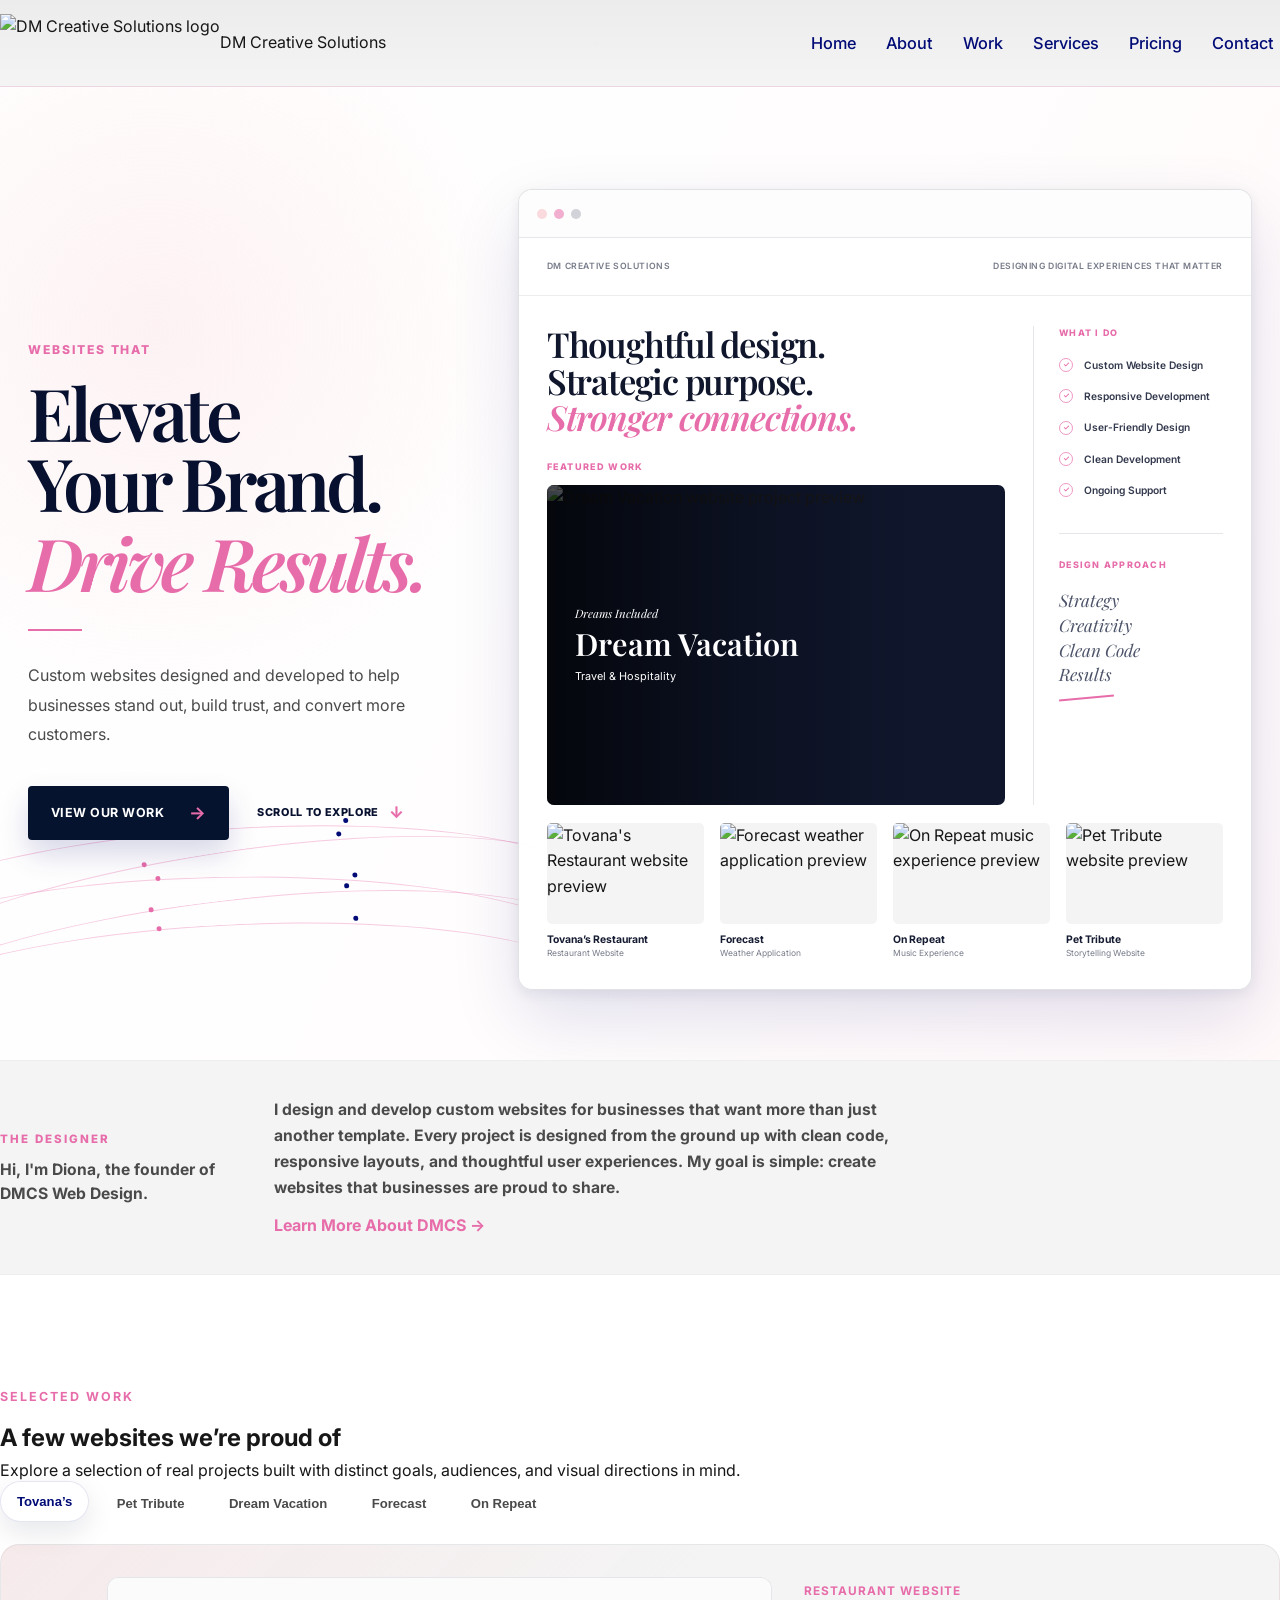
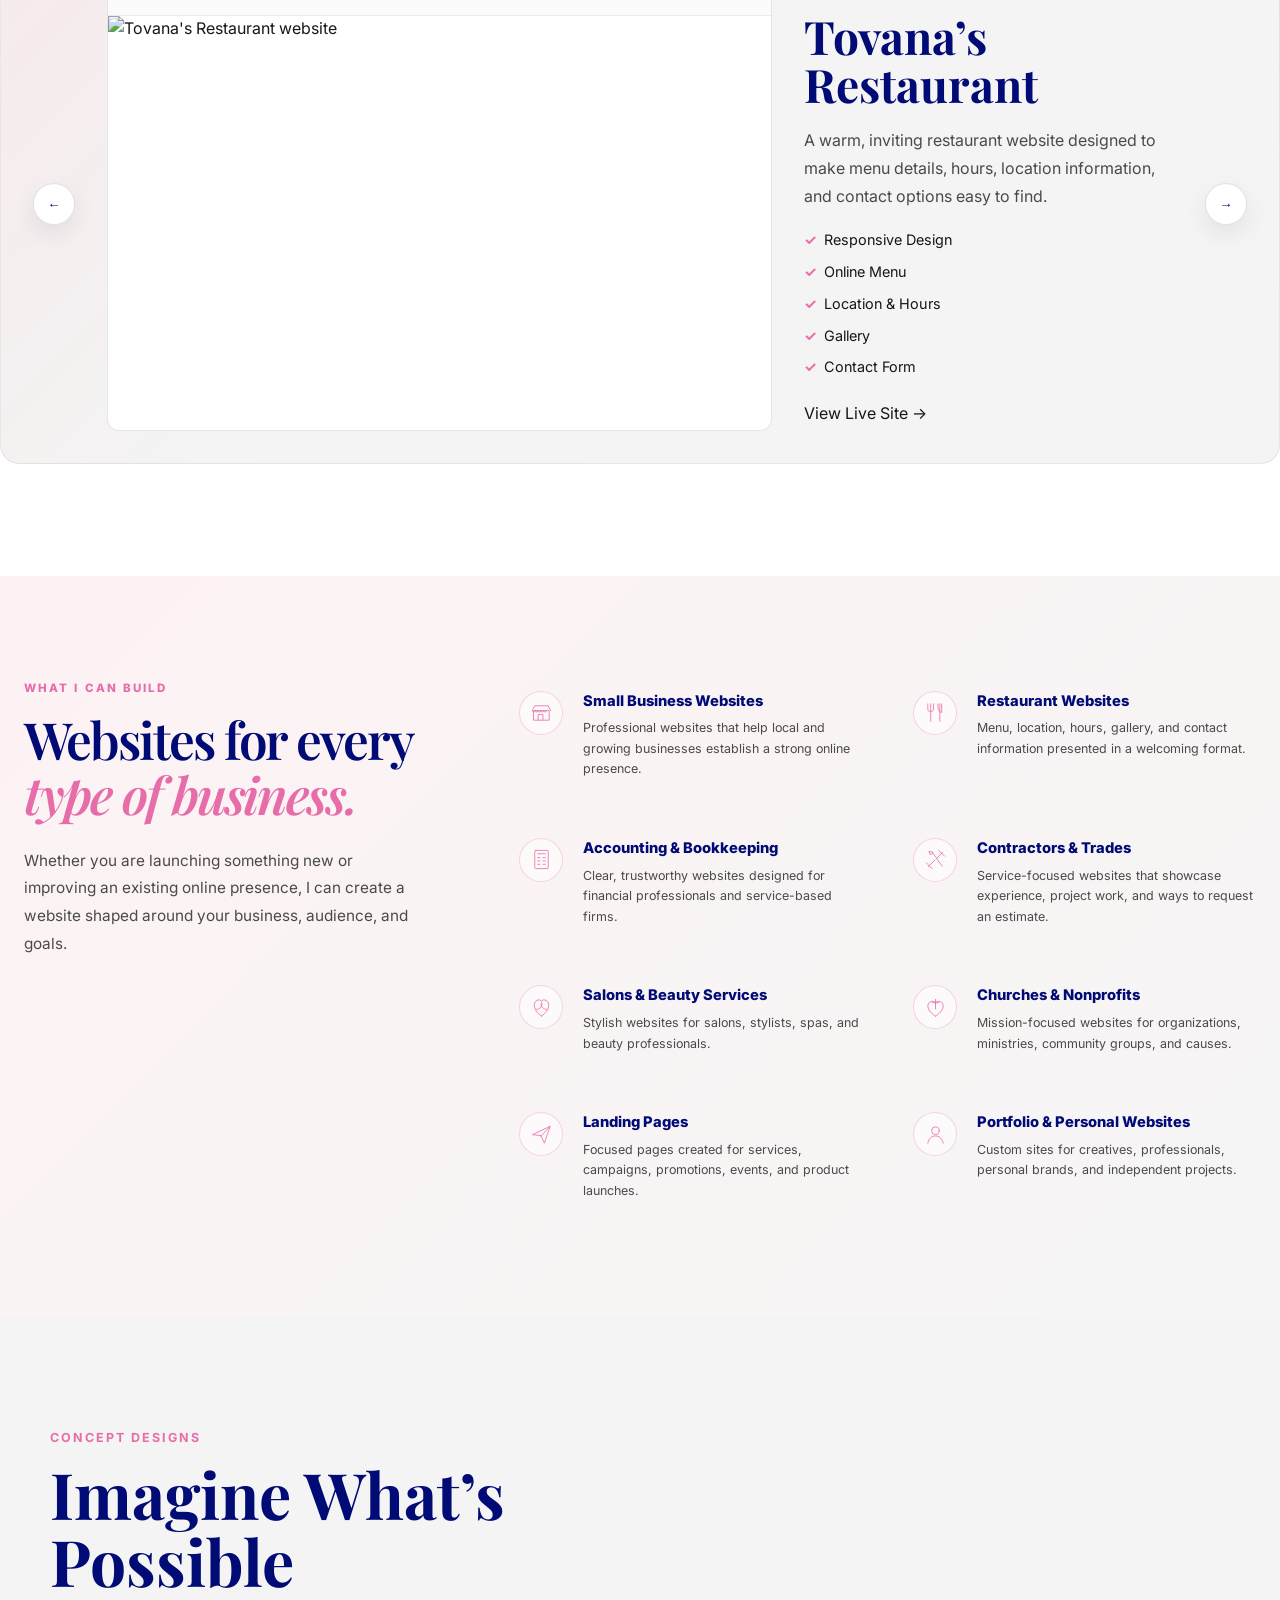
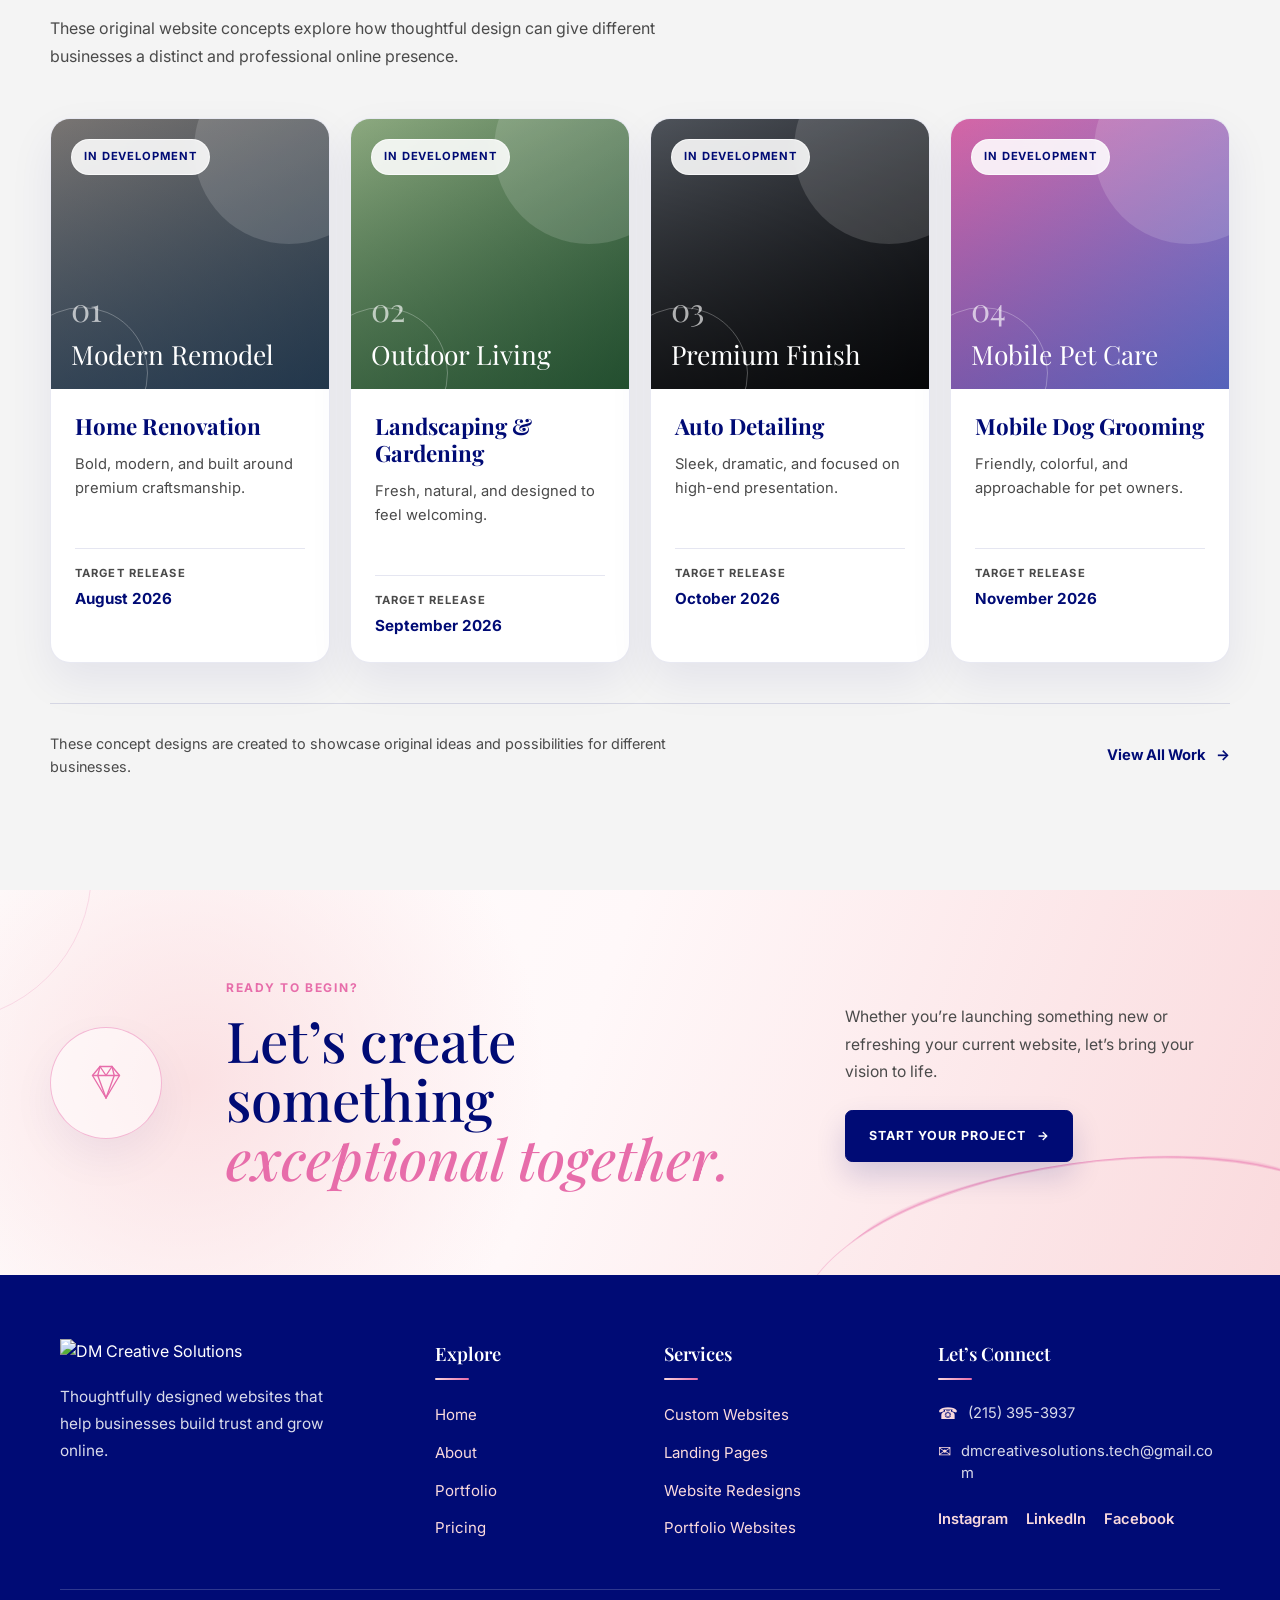
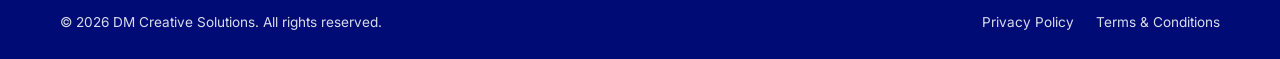
==== index.html @ 121565c6 "Add files via upload updated the old website with something a little cleaner" ====
<!DOCTYPE html>
<html lang="en">
<head>
	<meta charset="utf-8">
	<meta name="viewport" content="width=device-width, initial-scale=1">
	<link rel="preconnect" href="https://fonts.googleapis.com">
	<link rel="preconnect" href="https://fonts.gstatic.com" crossorigin>
	<link href="https://fonts.googleapis.com/css2?family=Inter:wght@400;500;600;700;800&family=Playfair+Display:wght@600;700&display=swap" rel="stylesheet">
	<link rel="stylesheet" href="index.css">
	<title>DM Creative Solutions | Custom Website Design</title>
</head>
<body>
	<!-- NAVIGATION BAR -->
	<header class="site-header">
		<nav class="site-nav" aria-label="Primary navigation">
			<a href="#intro" class="site-logo" aria-label="DM Creative Solutions home">
				<img src="https://i.postimg.cc/zfn1dfqc/android-chrome-192x192.png" alt="DM Creative Solutions logo">
				<span class="site-logo__text"> DM Creative Solutions </span>
			</a>
			
			<button class="site-nav__toggle" type="button" aria-label="Open navigation menu" aria-expanded="false" aria-controls="primary-menu">
				<span></span>
				<span></span>
				<span></span>
			</button>

			<div class="site-nav__menu" id="primary-menu">
				<ul class="site-nav__links" role="list">
					<li><a href="#intro">Home</a></li>
					<li><a href="#about">About</a></li>
					<li><a href="#selected-work">Work</a></li>
					<li><a href="#services">Services</a></li>
					<li><a href="#price">Pricing</a></li>
					<li><a href="#contact">Contact</a></li>
				</ul>
			</div>
		</nav>
	</header>

	<main>
		<!-- HERO SECTION -->
		<section class="hero" id="intro">
			<div class="hero__flow-lines" aria-hidden="true">
				<span class="hero__flow-line hero__flow-line--1"></span>
				<span class="hero__flow-line hero__flow-line--2"></span>
				<span class="hero__flow-line hero__flow-line--3"></span>
				<span class="hero__flow-line hero__flow-line--4"></span>
				<span class="hero__flow-line hero__flow-line--5"></span>
			</div>

			<div class="hero__container">
				<div class="hero__content">
					<p class="hero__eyebrow">Websites That</p>
					<h1 class="hero__title"> Elevate<br> Your Brand.
						<span>Drive Results.</span>
					</h1>

					<div class="hero__accent-line" aria-hidden="true"></div>
					<p class="hero__description"> Custom websites designed and developed to help businesses stand out, build trust, and convert more customers. </p>
					<div class="hero__actions">
						<a href="#work" class="button button--primary"> View Our Work <span aria-hidden="true">→</span> </a>

						<a href="#about" class="hero__scroll-link"> <span>Scroll to Explore</span> <span class="hero__scroll-arrow" aria-hidden="true">↓</span> </a>
					</div>
				</div>

				<div class="hero__visual">
					<div class="portfolio-browser">
						<div class="portfolio-browser__bar">
							<div class="portfolio-browser__controls" aria-hidden="true">
								<span></span>
								<span></span>
								<span></span>
							</div>
						</div>

						<div class="portfolio-browser__topline">
							<span>DM Creative Solutions</span>
							<span>Designing Digital Experiences That Matter</span>
						</div>

						<div class="portfolio-browser__body">
							<div class="portfolio-browser__main">
								<div class="portfolio-intro">
									<h2> Thoughtful design.<br> Strategic purpose.<br>
										<span>Stronger connections.</span>
									</h2>
								</div>

								<div class="featured-project">
									<p class="featured-project__label">Featured Work</p>
									<div class="featured-project__image">
										<img src="https://i.postimg.cc/k5HzJF9g/dream-vacation.webp" alt="Dream Vacation website project preview">
										<div class="featured-project__overlay">
											<p>Dreams Included</p>
											<h3>Dream Vacation</h3>
											<span>Travel &amp; Hospitality</span>
										</div>
									</div>
								</div>
							</div>

							<aside class="portfolio-sidebar" aria-label="Website design services">
								<div class="portfolio-sidebar__section">
									<p class="portfolio-sidebar__heading">What I Do</p>
									<ul class="portfolio-sidebar__list">
										<li>
											<span aria-hidden="true">✓</span> Custom Website Design
										</li>
										<li>
											<span aria-hidden="true">✓</span> Responsive Development
										</li>
										<li>
											<span aria-hidden="true">✓</span> User-Friendly Design
										</li>
										<li>
											<span aria-hidden="true">✓</span> Clean Development
										</li>
										<li>
											<span aria-hidden="true">✓</span> Ongoing Support
										</li>
									</ul>
								</div>

								<div class="portfolio-sidebar__section portfolio-sidebar__approach">
									<p class="portfolio-sidebar__heading">Design Approach</p>
									<p> Strategy<br> Creativity<br> Clean Code<br> Results </p>
									<span aria-hidden="true"></span>
								</div>
							</aside>
						</div>

						<div class="project-thumbnails">
							<article class="project-thumbnail">
								<div class="project-thumbnail__image">
									<img src="https://i.postimg.cc/DzNHvdFz/tovanas-restaurant.webp" alt="Tovana's Restaurant website preview">
								</div>
								<h3>Tovana’s Restaurant</h3>
								<p>Restaurant Website</p>
							</article>

							<article class="project-thumbnail">
								<div class="project-thumbnail__image">
									<img src="https://i.postimg.cc/QMzw8ksj/forecast.webp" alt="Forecast weather application preview">
								</div>
								<h3>Forecast</h3>
								<p>Weather Application</p>
							</article>

							<article class="project-thumbnail">
								<div class="project-thumbnail__image">
									<img src="https://i.postimg.cc/cJz2xMZ4/on-repeat.webp" alt="On Repeat music experience preview">
								</div>
								<h3>On Repeat</h3>
								<p>Music Experience</p>
							</article>

							<article class="project-thumbnail">
								<div class="project-thumbnail__image">
									<img src="https://i.postimg.cc/N0nSs7YM/pet-tribute.webp" alt="Pet Tribute website preview">
								</div>
								<h3>Pet Tribute</h3>
								<p>Storytelling Website</p>
							</article>
						</div>
					</div>
				</div>
			</div>
		</section>

		<!-- SMALL ABOUT ME SECTION -->
		<section class="meet-designer" id="about">
			<div class="section-shell">
				<div class="strip-bio">
					<div class="designer-intro">
						<span class="designer-label"> The Designer </span>
						<p>Hi, I'm Diona, the founder of DMCS Web Design.</p>
					</div>
					
					<div class="designer-copy">
						<p>I design and develop custom websites for businesses that want more than just another template. Every project is designed from the ground up with clean code, responsive layouts, and thoughtful user experiences. My goal is simple: create websites that businesses are proud to share.</p>
						<a href="https://www.dmcreativesolutions.com/about" class="btn-link">Learn More About DMCS →</a>
					</div>
				</div>
			</div>
		</section>

		<!-- FEATURED WORK SECTION -->
		<section class="selected-work" id="selected-work">
			<div class="section-shell">
				<div class="section-heading section-heading--split">
					<div>
						<p class="section-eyebrow">Selected Work</p>
						<h2>A few websites we’re proud of</h2>
					</div>

					<p class="section-heading__copy">
						Explore a selection of real projects built with distinct goals, audiences, and visual directions in mind.
                    </p>
                </div>

                <div class="work-tabs" role="tablist" aria-label="Selected projects">
                	<button class="work-tab is-active" type="button" role="tab" aria-selected="true" aria-controls="project-panel" data-project="tovanas">
                		Tovana’s
                	</button>

                	<button class="work-tab" type="button" role="tab" aria-selected="false" aria-controls="project-panel" data-project="pet-tribute">
                		Pet Tribute
                	</button>

                	<button class="work-tab" type="button" role="tab" aria-selected="false" aria-controls="project-panel" data-project="dream-vacation">
                		Dream Vacation
                	</button>

                	<button class="work-tab" type="button" role="tab" aria-selected="false" aria-controls="project-panel" data-project="forecast">
                		Forecast
                	</button>

                	<button class="work-tab" type="button" role="tab" aria-selected="false" aria-controls="project-panel" data-project="on-repeat">
                		On Repeat
                	</button>
                </div>

                <div class="work-showcase" id="project-panel" role="tabpanel">
                	<button class="work-arrow work-arrow--previous" type="button" aria-label="Show previous project">
                		←
                	</button>

                	<div class="work-showcase__visual">
                		<div class="work-browser">
                			<div class="work-browser__bar">
                				<span></span>
                				<span></span>
                				<span></span>
                			</div>

                			<img id="work-image" src="images/TovanasDiner.png" alt="Tovana's Restaurant website">
                		</div>
                	</div>

                	<div class="work-showcase__content">
                		<p class="work-showcase__type" id="work-type">
                			Restaurant Website
                		</p>

                		<h3 id="work-title">Tovana’s Restaurant</h3>
                		<p id="work-description">
                			A warm, inviting restaurant website designed to make menu details, hours, location information, and contact options easy to find.
                		</p>

                		<ul id="work-features">
                			<li>Responsive Design</li>
                			<li>Online Menu</li>
                			<li>Location &amp; Hours</li>
                			<li>Gallery</li>
                			<li>Contact Form</li>
                		</ul>

                		<a href="https://tovanas.netlify.app/" class="text-link" id="work-link" rel="noopener" target="_blank">
                			View Live Site
                			<span aria-hidden="true">→</span>
                		</a>
                	</div>

                	<button class="work-arrow work-arrow--next" type="button" aria-label="Show next project">
                		→
                	</button>
                </div>
            </div>
        </section>

        <!-- WHAT I CAN BUILD -->
        <section class="build-section" id="services">
        	<div class="build-section__container">

        		<div class="build-section__intro">
        			<p class="build-section__eyebrow">What I Can Build</p>

        			<h2>
        				Websites for every
        				<span>type of business.</span>
        			</h2>

        			<p>
        				Whether you are launching something new or improving an existing online presence, I can create a website shaped around your business, audience, and goals.
        			</p>
        		</div>

        		<div class="build-section__grid">
        			<article class="build-item">
        				<div class="build-item__icon" aria-hidden="true">
        					<svg viewBox="0 0 48 48">
        						<path d="M8 20h32v20H8z"></path>
        						<path d="M5 20l5-10h28l5 10"></path>
        						<path d="M17 40V28h10v12"></path>
        						<path d="M5 20c0 4 6 4 6 0 0 4 6 4 6 0 0 4 6 4 6 0 0 4 6 4 6 0 0 4 6 4 6 0"></path>
        					</svg>
        				</div>

        				<div>
        					<h3>Small Business Websites</h3>
        					<p>
        						Professional websites that help local and growing businesses establish a strong online presence.
        					</p>
        				</div>
        			</article>

        			<article class="build-item">
        				<div class="build-item__icon" aria-hidden="true">
        					<svg viewBox="0 0 48 48">
        						<path d="M14 6v36"></path>
        						<path d="M8 6v12c0 5 12 5 12 0V6"></path>
        						<path d="M33 6v36"></path>
        						<path d="M29 6c0 11 0 16 8 18V6"></path>
        					</svg>
        				</div>

        				<div>
        					<h3>Restaurant Websites</h3>
        					<p>
        						Menu, location, hours, gallery, and contact information presented in a welcoming format.
        					</p>
        				</div>
        			</article>

        			<article class="build-item">
        				<div class="build-item__icon" aria-hidden="true">
        					<svg viewBox="0 0 48 48">
        						<rect x="10" y="5" width="28" height="38" rx="2"></rect>
        						<path d="M16 12h16"></path>
        						<path d="M16 20h5M27 20h5M16 27h5M27 27h5M16 34h5M27 34h5"></path>
        					</svg>
        				</div>

        				<div>
        					<h3>Accounting & Bookkeeping</h3>
        					<p>
        						Clear, trustworthy websites designed for financial professionals and service-based firms.
        					</p>
        				</div>
        			</article>

        			<article class="build-item">
        				<div class="build-item__icon" aria-hidden="true">
        					<svg viewBox="0 0 48 48">
        						<path d="M9 39l14-14"></path>
        						<path d="M27 21l12-12"></path>
        						<path d="M31 5l12 12"></path>
        						<path d="M5 31l12 12"></path>
        						<path d="M18 10l20 28"></path>
        						<path d="M11 7l8 2-5 5z"></path>
        					</svg>
        				</div>

        				<div>
        					<h3>Contractors & Trades</h3>
        					<p>
        						Service-focused websites that showcase experience, project work, and ways to request an estimate.
        					</p>
        				</div>
        			</article>

        			<article class="build-item">
        				<div class="build-item__icon" aria-hidden="true">
        					<svg viewBox="0 0 48 48">
        						<path d="M24 42c10-7 15-15 15-23 0-6-4-11-10-11-3 0-5 2-5 5 0-3-2-5-5-5-6 0-10 5-10 11 0 8 5 16 15 23z"></path>
        						<path d="M13 28c7 0 12-5 12-12"></path>
        						<path d="M35 28c-7 0-12-5-12-12"></path>
        					</svg>
        				</div>

        				<div>
        					<h3>Salons & Beauty Services</h3>
        					<p>
        						Stylish websites for salons, stylists, spas, and beauty professionals.
        					</p>
        				</div>
        			</article>

        			<article class="build-item">
        				<div class="build-item__icon" aria-hidden="true">
        					<svg viewBox="0 0 48 48">
        						<path d="M24 42s-16-9-16-21c0-6 4-10 10-10 4 0 6 2 6 5 0-3 2-5 6-5 6 0 10 4 10 10 0 12-16 21-16 21z"></path>
        						<path d="M24 7v20"></path>
        						<path d="M17 14h14"></path>
        					</svg>
        				</div>

        				<div>
        					<h3>Churches & Nonprofits</h3>
        					<p>
        						Mission-focused websites for organizations, ministries, community groups, and causes.
        					</p>
        				</div>
        			</article>

        			<article class="build-item">
        				<div class="build-item__icon" aria-hidden="true">
        					<svg viewBox="0 0 48 48">
        						<path d="M6 24L42 7 30 42 23 27z"></path>
        						<path d="M23 27L42 7"></path>
        					</svg>
        				</div>

        				<div>
        					<h3>Landing Pages</h3>
        					<p>
        						Focused pages created for services, campaigns, promotions, events, and product launches.
        					</p>
        				</div>
        			</article>

        			<article class="build-item">
        				<div class="build-item__icon" aria-hidden="true">
        					<svg viewBox="0 0 48 48">
        						<circle cx="24" cy="16" r="8"></circle>
        						<path d="M8 42c2-10 8-15 16-15s14 5 16 15"></path>
        					</svg>
        				</div>

        				<div>
        					<h3>Portfolio & Personal Websites</h3>
        					<p>
        						Custom sites for creatives, professionals, personal brands, and independent projects.
        					</p>
        				</div>
        			</article>
        		</div>
        	</div>
        </section>

        <!-- DESIGN CONCEPTS -->
        <section class="concept-designs" id="concept-designs">
        	<div class="concept-designs__inner">

        		<div class="concept-designs__header">
        			<p class="section-eyebrow">Concept Designs</p>

        			<h2>Imagine What’s Possible</h2>
        			<p class="concept-designs__intro">
        				These original website concepts explore how thoughtful design can give different businesses a distinct and professional online presence.
        			</p>
        		</div>

        		<div class="concept-grid">
        			<article class="concept-card concept-card--renovation">
        				<div class="concept-card__visual">
        					<span class="concept-card__status">In Development</span>

        					<div class="concept-card__placeholder">
        						<span class="concept-card__number">01</span>
        						<p>Modern Remodel</p>
        					</div>
        				</div>

        				<div class="concept-card__content">
        					<h3>Home Renovation</h3>
        					<p>Bold, modern, and built around premium craftsmanship.</p>

        					<div class="concept-card__release">
        						<span>Target Release</span>
        						<strong>August 2026</strong>
        					</div>
        				</div>
        			</article>

        			<article class="concept-card concept-card--landscaping">
        				<div class="concept-card__visual">
        					<span class="concept-card__status">In Development</span>

        					<div class="concept-card__placeholder">
        						<span class="concept-card__number">02</span>
        						<p>Outdoor Living</p>
        					</div>
        				</div>

        				<div class="concept-card__content">
        					<h3>Landscaping &amp; Gardening</h3>
        					<p>Fresh, natural, and designed to feel welcoming.</p>

        					<div class="concept-card__release">
        						<span>Target Release</span>
        						<strong>September 2026</strong>
        					</div>
        				</div>
        			</article>

        			<article class="concept-card concept-card--detailing">
        				<div class="concept-card__visual">
        					<span class="concept-card__status">In Development</span>

        					<div class="concept-card__placeholder">
        						<span class="concept-card__number">03</span>
        						<p>Premium Finish</p>
        					</div>
        				</div>

        				<div class="concept-card__content">
        					<h3>Auto Detailing</h3>
        					<p>Sleek, dramatic, and focused on high-end presentation.</p>

        					<div class="concept-card__release">
        						<span>Target Release</span>
        						<strong>October 2026</strong>
        					</div>
        				</div>
        			</article>

        			<article class="concept-card concept-card--grooming">
        				<div class="concept-card__visual">
        					<span class="concept-card__status">In Development</span>

        					<div class="concept-card__placeholder">
        						<span class="concept-card__number">04</span>
        						<p>Mobile Pet Care</p>
        					</div>
        				</div>

        				<div class="concept-card__content">
        					<h3>Mobile Dog Grooming</h3>
        					<p>Friendly, colorful, and approachable for pet owners.</p>

        					<div class="concept-card__release">
        						<span>Target Release</span>
        						<strong>November 2026</strong>
        					</div>
        				</div>
        			</article>
        		</div>

        		<div class="concept-designs__footer">
        			<p>
        				These concept designs are created to showcase original ideas and possibilities for different businesses.
        			</p>

        			<a href="#" class="concept-designs__link">
        				View All Work
        				<span aria-hidden="true">→</span>
        			</a>
        		</div>
        	</div>
        </section>

        <!-- CONTACT -->
        <section class="project-cta" id="contact">
        	<div class="project-cta__inner">

        		<div class="project-cta__icon" aria-hidden="true">
        			<svg viewBox="0 0 64 64" role="img" focusable="false">
        				<path d="M14 22 24 10h16l10 12-18 30L14 22Z"></path>
        				<path d="M14 22h36"></path>
        				<path d="m24 10 8 12 8-12"></path>
        				<path d="m24 10-3 12 11 30"></path>
        				<path d="m40 10 3 12-11 30"></path>
        			</svg>
        		</div>

        		<div class="project-cta__heading">
        			<p class="project-cta__eyebrow">Ready to Begin?</p>

        			<h2>
        				Let’s create something
        				<span>exceptional together.</span>
        			</h2>
        		</div>

        		<div class="project-cta__action">
        			<p>
        				Whether you’re launching something new or refreshing your current website, let’s bring your vision to life.
        			</p>

        			<a href="contact.html" class="project-cta__button">
        				Start Your Project
        				<span aria-hidden="true">→</span>
        			</a>
        		</div>
        	</div>
        </section>
    </main>

    <!-- FOOTER -->
    <footer class="site-footer">
    	<div class="footer-inner">

    		<!-- Brand -->
    		<div class="footer-brand">
    			<a href="index.html" class="footer-logo-link" aria-label="DM Creative Solutions home">
    				<img src="images/dmcs-logo.png" alt="DM Creative Solutions" class="footer-logo">
    			</a>

    			<p class="footer-description">
    				Thoughtfully designed websites that help businesses build trust and grow online.
    			</p>
    		</div>

    		<!-- Explore -->
    		<div class="footer-column">
    			<h2 class="footer-heading">Explore</h2>

    			<nav aria-label="Footer navigation">
    				<ul class="footer-links">
    					<li><a href="index.html">Home</a></li>
    					<li><a href="#about">About</a></li>
    					<li><a href="#selected-work">Portfolio</a></li>
    					<li><a href="#">Pricing</a></li>
    				</ul>
    			</nav>
    		</div>

    		<!-- Services -->
    		<div class="footer-column">
    			<h2 class="footer-heading">Services</h2>

    			<ul class="footer-links">
    				<li><a href="#">Custom Websites</a></li>
    				<li><a href="#">Landing Pages</a></li>
    				<li><a href="#">Website Redesigns</a></li>
    				<li><a href="#">Portfolio Websites</a></li>
    			</ul>
    		</div>

    		<!-- Contact and Socials -->
    		<div class="footer-column footer-connect">
    			<h2 class="footer-heading">Let’s Connect</h2>

    			<address class="footer-contact">
    				<a href="tel:+12153953937">
    					<span class="footer-icon" aria-hidden="true">☎</span>
    					<span>(215) 395-3937</span>
    				</a>

    				<a href="mailto:dmcreativesolutions.tech@gmail.com">
    					<span class="footer-icon" aria-hidden="true">✉</span>
    					<span>dmcreativesolutions.tech@gmail.com</span>
    				</a>
    			</address>

    			<div class="footer-socials" aria-label="Social media links">
    				<a href="https://www.instagram.com/dmcs.portfolio/" target="_blank" rel="noopener noreferrer">
    					Instagram
    				</a>

    				<a href="https://www.linkedin.com/company/111309372/admin/dashboard/" target="_blank" rel="noopener noreferrer">
    					LinkedIn
    				</a>

    				<a href="https://www.facebook.com/profile.php?id=61592270664121" target="_blank" rel="noopener noreferrer">
    					Facebook
    				</a>
    			</div>
    		</div>
    	</div>

    	<div class="footer-bottom">
    		<p>&copy; 2026 DM Creative Solutions. All rights reserved.</p>

    		<div class="footer-legal">
    			<a href="#">Privacy Policy</a>
    			<a href="#">Terms &amp; Conditions</a>
    		</div>
    	</div>
    </footer>

    <script src="index.js"></script>
</body>
</html>
---- index.css ----
/* ======= BRAND COLORS ======= */
:root {
	--white: #ffffff;
	--gray: #f4f4f4;
	--gray-dark: #4a4a4a;
	--blush: #fadadd;
	--creative: #e76daa;
	--navy: #000b75;
	--success: #4caf50;

	--text: #171717;
	--border: rgba(0, 11, 117, 0.12);
	--shadow: 0 30px 80px rgba(0, 11, 117, 0.14);
}

/* ======= BASIC RESET ======= */
* {
	margin: 0;
	padding: 0;
	box-sizing: border-box;
}

html {
	scroll-behavior: smooth;
}

body {
	background: var(--white);
	color: var(--text);
	font-family: "Inter", sans-serif;
	line-height: 1.6;
}

img {
	display: block;
	max-width: 100%;
}

a {
	color: inherit;
	text-decoration: none;
}

/*NAVIGATION BAR*/
.site-header {
	background: var(--gray);
	background-image: linear-gradient(0deg, rgba(255, 255, 255, .03), rgba(0, 0, 0, .03));
	border-bottom: 1px solid rgba(231, 109, 170, 0.18);
}

.site-nav {
	margin: 0 auto;
	padding: 14px 0;
	display: flex;
    align-items: center;
    justify-content: space-between;
    gap: 24px;
    width: min(100% - 32px, var(--max-width));
}

.site-logo {
    display: inline-flex;
    align-items: center;
    flex-shrink: 0;
}

.site-logo img {
    width: auto;
    height: 58px;
}

.site-nav__links {
    display: flex;
    align-items: center;
    flex-wrap: wrap;
    gap: 24px;
}

.site-nav__links a::after {
    background: var(--creative);
    content: "";
    position: absolute;
    left: 0;
    bottom: -6px;
    width: 0;
    height: 2px;
    transition: width var(--transition);
}

.site-nav__links a:hover,
.site-nav__links a:focus-visible {
    color: var(--navy);
    outline: none;
}

.site-nav__links a:hover::after,
.site-nav__links a:focus-visible::after {
    width: 100%;
}

.site-nav__links {
	margin: 0;
	padding: 0;
	list-style: none;
	display: flex;
	align-items: center;
	gap: 18px;
}

.site-nav__links a {
	padding: 8px 6px;
	color: var(--navy);
	text-decoration: none;
	font-weight: 500;
	font-size: 1.02rem;
	border-radius: 999px;
	transition: color 0.3s ease, background-color 0.3s ease, border-color 0.3s ease, text-decoration-color 0.3s ease;
}

.site-nav__links a:hover {
	color: var(--creative);
	text-decoration: underline;
	text-underline-offset: 6px;
	text-decoration-thickness: 2px;
}

.site-nav__links a[aria-current="page"] {
	color: var(--creative);
	font-weight: 600;
}

.site-nav__links a.nav-pill {
	padding: 8px 16px;
	border: 1.5px solid rgba(0, 11, 117, 0.22);
	background: transparent;
}

.site-nav__links a.nav-pill:hover {
	color: var(--creative);
	border-color: rgba(231, 109, 170, 0.5);
	background: rgba(250, 218, 221, 0.35);
	text-decoration: none;
}

.site-nav__links a.nav-pill[aria-current="page"] {
	color: var(--creative);
	border-color: rgba(231, 109, 170, 0.55);
	background: rgba(250, 218, 221, 0.45);
	font-weight: 600;
}

/* NAVBAR RESPONSIVE */
@media (max-width: 899px) {
	.nav {
		padding: 14px 16px;
	}
	.nav-toggle {
		display: inline-flex;
		align-items: center;
		justify-content: center;
	}
	.nav-drawer {
		padding: 18px 14px 16px;
		background: var(--white);
		border-right: 1px solid #e6e6e6;
		display: block;
		position: fixed;
		top: 0;
		left: 0;
		height: 100dvh;
		width: min(320px, 85vw);
		transform: translateX(-105%);
		transition: transform 420ms cubic-bezier(0.4, 0, 0.2, 1), opacity 260ms ease;
		opacity: .98;
		will-change: transform;
		z-index: 20;
	}
	.nav-close {
		padding: 6px 10px;
		background: transparent;
		font-size: 22px;
		border: 1px solid #ddd;
		border-radius: 10px;
		display: inline-flex;
		cursor: pointer;
	}
	.nav-links {
		margin-top: 18px;
		display: grid;
		gap: 12px;
	}
	.nav-links a {
		padding: 12px 12px;
		border-radius: 12px;
		display: block;
		font-size: 1rem;
	}
	.nav-links a.nav-pill {
		padding: 12px 14px;
	}
	.nav-backdrop {
		background: rgba(0, 0, 0, .45);
		position: fixed;
		inset: 0;
		z-index: 10;
	}
	body.menu-open .nav-drawer {
		transform: translateX(0);
	}
	body.menu-open .nav-backdrop {
		display: block;
	}
}

/* ======= HERO SECTION ======= */
.hero {
	padding: clamp(70px, 8vw, 120px) 28px 70px;
	background:
	radial-gradient(
		circle at 12% 25%,
		rgba(250, 218, 221, 0.34),
		transparent 28%
	),
	linear-gradient(
		115deg,
		var(--white) 0%,
		#fffdfd 55%,
		#fff9fa 100%
	);
	position: relative;
	display: flex;
	min-height: calc(100vh - 86px);
	align-items: center;
	overflow: hidden;
}

.hero__container {
	position: relative;
	z-index: 2;
	display: grid;
	width: min(100%, 1500px);
	margin: 0 auto;
	align-items: center;
	grid-template-columns: minmax(340px, 0.72fr) minmax(650px, 1.28fr);
	gap: clamp(50px, 6vw, 96px);
}


/* ======= HERO COPY ======= */

.hero__content {
	position: relative;
	z-index: 3;
	max-width: 510px;
}

.hero__eyebrow {
	margin-bottom: 18px;
	color: var(--creative);
	font-size: 0.76rem;
	font-weight: 800;
	letter-spacing: 0.16em;
	text-transform: uppercase;
}

.hero__title {
	color: #07112f;
	font-family: "Playfair Display", serif;
	font-size: clamp(3.8rem, 5.7vw, 6.5rem);
	font-weight: 600;
	letter-spacing: -0.055em;
	line-height: 0.96;
}

.hero__title span {
	display: block;
	margin-top: 10px;
	color: var(--creative);
	font-style: italic;
}

.hero__accent-line {
	width: 54px;
	height: 2px;
	margin-top: 32px;
	background: var(--creative);
}

.hero__description {
	max-width: 440px;
	margin-top: 30px;
	color: var(--gray-dark);
	font-size: clamp(0.96rem, 1.25vw, 1.08rem);
	line-height: 1.85;
}

.hero__actions {
	display: flex;
	margin-top: 36px;
	align-items: center;
	flex-wrap: wrap;
	gap: 28px;
}


/* ======= HERO BUTTON ======= */

.button {
	display: inline-flex;
	align-items: center;
	justify-content: center;
	font-family: "Inter", sans-serif;
	font-size: 0.78rem;
	font-weight: 700;
	letter-spacing: 0.04em;
	text-transform: uppercase;
}

.button--primary {
	min-height: 54px;
	padding: 0 23px;
	border-radius: 4px;
	background: #06132f;
	box-shadow: 0 14px 30px rgba(0, 11, 117, 0.16);
	color: var(--white);
	gap: 24px;
	transition:
		background-color 180ms ease,
		transform 180ms ease,
		box-shadow 180ms ease;
}

.button--primary span {
	color: var(--creative);
	font-size: 1.1rem;
	transition: transform 180ms ease;
}

.button--primary:hover {
	background: var(--navy);
	box-shadow: 0 16px 34px rgba(0, 11, 117, 0.22);
	transform: translateY(-2px);
}

.button--primary:hover span {
	transform: translateX(4px);
}


/* ======= SCROLL LINK ======= */

.hero__scroll-link {
	display: inline-flex;
	align-items: center;
	color: #07112f;
	font-size: 0.68rem;
	font-weight: 800;
	gap: 10px;
	letter-spacing: 0.06em;
	text-transform: uppercase;
}

.hero__scroll-arrow {
	color: var(--creative);
	font-size: 1rem;
	transition: transform 180ms ease;
}

.hero__scroll-link:hover .hero__scroll-arrow {
	transform: translateY(4px);
}


/* ======= FLOWING BACKGROUND LINES ======= */

.hero__flow-lines {
	position: absolute;
	z-index: 1;
	bottom: -45px;
	left: -160px;
	width: 760px;
	height: 390px;
	pointer-events: none;
	transform: rotate(-5deg);
}

.hero__flow-line {
	position: absolute;
	left: 0;
	width: 100%;
	height: 180px;
	border-top: 1px solid rgba(231, 109, 170, 0.36);
	border-radius: 50%;
}

.hero__flow-line::before,
.hero__flow-line::after {
	position: absolute;
	width: 5px;
	height: 5px;
	border-radius: 50%;
	content: "";
}

.hero__flow-line::before {
	top: -3px;
	left: 41%;
	background: var(--creative);
}

.hero__flow-line::after {
	top: -3px;
	left: 67%;
	background: var(--navy);
}

.hero__flow-line--1 {
	bottom: 0;
	transform: rotate(2deg);
}

.hero__flow-line--2 {
	bottom: 24px;
	transform: rotate(-2deg);
}

.hero__flow-line--3 {
	bottom: 48px;
	transform: rotate(4deg);
}

.hero__flow-line--4 {
	bottom: 72px;
	transform: rotate(-4deg);
}

.hero__flow-line--5 {
	bottom: 96px;
	transform: rotate(1deg);
}


/* ======= BROWSER WINDOW ======= */

.hero__visual {
	position: relative;
	z-index: 2;
}

.portfolio-browser {
	overflow: hidden;
	border: 1px solid rgba(7, 17, 47, 0.12);
	border-radius: 14px;
	background: rgba(255, 255, 255, 0.96);
	box-shadow:
		0 28px 70px rgba(0, 11, 117, 0.12),
		0 4px 14px rgba(7, 17, 47, 0.07);
}

.portfolio-browser__bar {
	display: flex;
	height: 48px;
	padding: 0 18px;
	align-items: center;
	border-bottom: 1px solid rgba(7, 17, 47, 0.09);
	background: #fdfdfd;
}

.portfolio-browser__controls {
	display: flex;
	gap: 7px;
}

.portfolio-browser__controls span {
	width: 10px;
	height: 10px;
	border-radius: 50%;
	background: var(--blush);
}

.portfolio-browser__controls span:nth-child(2) {
	background: rgba(231, 109, 170, 0.55);
}

.portfolio-browser__controls span:nth-child(3) {
	background: rgba(7, 17, 47, 0.18);
}

.portfolio-browser__topline {
	display: flex;
	min-height: 58px;
	padding: 0 28px;
	align-items: center;
	justify-content: space-between;
	border-bottom: 1px solid rgba(7, 17, 47, 0.08);
	color: #777b89;
	font-size: 0.54rem;
	font-weight: 600;
	letter-spacing: 0.07em;
	text-transform: uppercase;
}

.portfolio-browser__body {
	display: grid;
	padding: 30px 28px 18px;
	grid-template-columns: minmax(0, 1fr) 190px;
	gap: 28px;
}


/* ======= FEATURED PROJECT ======= */

.portfolio-intro h2 {
	color: #10172d;
	font-family: "Playfair Display", serif;
	font-size: clamp(1.8rem, 2.7vw, 2.8rem);
	font-weight: 600;
	letter-spacing: -0.035em;
	line-height: 1.05;
}

.portfolio-intro h2 span {
	color: var(--creative);
	font-style: italic;
}

.featured-project {
	margin-top: 25px;
}

.featured-project__label {
	margin-bottom: 10px;
	color: var(--creative);
	font-size: 0.57rem;
	font-weight: 800;
	letter-spacing: 0.13em;
	text-transform: uppercase;
}

.featured-project__image {
	position: relative;
	overflow: hidden;
	height: clamp(230px, 25vw, 355px);
	border-radius: 7px;
	background: #10172d;
}

.featured-project__image img {
	width: 100%;
	height: 100%;
	object-fit: cover;
	object-position: center;
}

.featured-project__image::after {
	position: absolute;
	inset: 0;
	background:
		linear-gradient(
			90deg,
			rgba(0, 0, 0, 0.72) 0%,
			rgba(0, 0, 0, 0.24) 46%,
			rgba(0, 0, 0, 0.03) 78%
		);
	content: "";
}

.featured-project__overlay {
	position: absolute;
	z-index: 2;
	top: 50%;
	left: 28px;
	color: var(--white);
	transform: translateY(-50%);
}

.featured-project__overlay p {
	margin-bottom: 6px;
	font-family: "Playfair Display", serif;
	font-size: 0.72rem;
	font-style: italic;
}

.featured-project__overlay h3 {
	font-family: "Playfair Display", serif;
	font-size: clamp(1.5rem, 2.4vw, 2.3rem);
	font-weight: 600;
	line-height: 1;
}

.featured-project__overlay span {
	display: block;
	margin-top: 8px;
	font-size: 0.68rem;
}


/* ======= WHAT I DO SIDEBAR ======= */

.portfolio-sidebar {
	padding-left: 25px;
	border-left: 1px solid rgba(7, 17, 47, 0.1);
}

.portfolio-sidebar__heading {
	margin-bottom: 16px;
	color: var(--creative);
	font-size: 0.56rem;
	font-weight: 800;
	letter-spacing: 0.14em;
	text-transform: uppercase;
}

.portfolio-sidebar__list {
	display: grid;
	list-style: none;
	gap: 15px;
}

.portfolio-sidebar__list li {
	display: grid;
	align-items: center;
	color: #33394d;
	font-size: 0.64rem;
	font-weight: 600;
	grid-template-columns: 18px 1fr;
	gap: 7px;
}

.portfolio-sidebar__list li span {
	display: grid;
	width: 14px;
	height: 14px;
	border: 1px solid rgba(231, 109, 170, 0.7);
	border-radius: 50%;
	color: var(--creative);
	font-size: 0.48rem;
	place-items: center;
}

.portfolio-sidebar__approach {
	margin-top: 34px;
	padding-top: 24px;
	border-top: 1px solid rgba(7, 17, 47, 0.1);
}

.portfolio-sidebar__approach > p:nth-child(2) {
	color: #4c5369;
	font-family: "Playfair Display", serif;
	font-size: 1.07rem;
	font-style: italic;
	line-height: 1.45;
}

.portfolio-sidebar__approach > span {
	display: block;
	width: 55px;
	height: 2px;
	margin-top: 10px;
	background: var(--creative);
	transform: rotate(-5deg);
}


/* ======= FOUR EQUAL THUMBNAILS ======= */

.project-thumbnails {
	display: grid;
	padding: 0 28px 30px;
	grid-template-columns: repeat(4, minmax(0, 1fr));
	gap: 16px;
}

.project-thumbnail {
	min-width: 0;
}

.project-thumbnail__image {
	overflow: hidden;
	width: 100%;
	aspect-ratio: 1.55 / 1;
	border-radius: 5px;
	background: var(--gray);
}

.project-thumbnail__image img {
	width: 100%;
	height: 100%;
	object-fit: cover;
	object-position: center;
}

.project-thumbnail h3 {
	overflow: hidden;
	margin-top: 9px;
	color: #151b31;
	font-size: 0.65rem;
	font-weight: 700;
	line-height: 1.25;
	text-overflow: ellipsis;
	white-space: nowrap;
}

.project-thumbnail p {
	margin-top: 2px;
	color: #777b89;
	font-size: 0.53rem;
	line-height: 1.3;
}


/* ======= RESPONSIVE HERO ======= */

@media (max-width: 1200px) {
	.hero__container {
		grid-template-columns: minmax(300px, 0.75fr) minmax(570px, 1.25fr);
		gap: 48px;
	}

	.portfolio-browser__body {
		grid-template-columns: minmax(0, 1fr) 165px;
	}

	.portfolio-sidebar {
		padding-left: 20px;
	}
}

@media (max-width: 980px) {
	.hero {
		padding-top: 80px;
	}

	.hero__container {
		grid-template-columns: 1fr;
	}

	.hero__content {
		max-width: 700px;
		text-align: center;
	}

	.hero__description {
		margin-right: auto;
		margin-left: auto;
	}

	.hero__actions {
		justify-content: center;
	}

	.hero__accent-line {
		margin-right: auto;
		margin-left: auto;
	}

	.hero__visual {
		width: min(100%, 850px);
		margin: 20px auto 0;
	}
}

@media (max-width: 700px) {
	.hero {
		min-height: auto;
		padding: 65px 18px 75px;
	}

	.hero__title {
		font-size: clamp(3rem, 14vw, 4.4rem);
	}

	.hero__actions {
		flex-direction: column;
	}

	.button--primary {
		width: min(100%, 280px);
	}

	.portfolio-browser__topline span:last-child {
		display: none;
	}

	.portfolio-browser__body {
		padding: 22px 18px 16px;
		grid-template-columns: 1fr;
	}

	.portfolio-sidebar {
		display: grid;
		padding: 20px 0 0;
		border-top: 1px solid rgba(7, 17, 47, 0.1);
		border-left: 0;
		grid-template-columns: 1fr 1fr;
		gap: 24px;
	}

	.portfolio-sidebar__approach {
		margin-top: 0;
		padding-top: 0;
		border-top: 0;
	}

	.project-thumbnails {
		padding: 0 18px 24px;
		grid-template-columns: repeat(2, minmax(0, 1fr));
		gap: 18px 12px;
	}

	.featured-project__image {
		height: 270px;
	}

	.hero__flow-lines {
		left: -360px;
	}
}

@media (max-width: 430px) {
	.hero__title {
		font-size: 3rem;
	}

	.portfolio-sidebar {
		grid-template-columns: 1fr;
	}

	.featured-project__image {
		height: 225px;
	}

	.featured-project__overlay {
		left: 18px;
	}

	.project-thumbnails {
		grid-template-columns: 1fr 1fr;
	}

	.project-thumbnail h3 {
		font-size: 0.62rem;
	}
}


/* ======= REDUCED MOTION ======= */

@media (prefers-reduced-motion: reduce) {
	html {
		scroll-behavior: auto;
	}

	.button--primary,
	.button--primary span,
	.hero__scroll-arrow {
		transition: none;
	}
}

/* ===== ABOUT ME =====*/
.meet-designer {  
    padding: 36px 0;  
    background-color: var(--gray);
    border-top: 1px solid #eee;
    border-bottom: 1px solid #eee; 
}

.strip-bio {
	display: grid;
	grid-template-columns: 230px 1fr;
	align-items: center;
	gap: 44px;
}

.designer-label {
	margin-bottom: 10px;
	color: var(--creative);
	font-size: .72rem;
	font-weight: 800;
	text-transform: uppercase;
	letter-spacing: 2px;
	display: block;
}

.meet-designer .section-shell {
	max-width: 900px;
}

.meet-designer p {
	margin: 0;
	font-size: .98rem;
	line-height: 1.65;
}

.meet-designer p:first-of-type {
	color: var(--gray-dark);
	font-weight: 700;
}

.designer-intro p {
	color: var(--gray-dark);
	font-weight: 700;
	line-height: 1.5;
}

.designer-copy p {
	max-width: 78ch;
}

.btn-link {
	margin-top: 12px;
	padding: 0;
	color: var(--creative);
	text-decoration: none;
	font-weight: 700;
	display: inline-block;
    white-space: nowrap;
}

.btn-link:hover {
	text-decoration: underline;
}

@media (max-width: 800px) {
	.strip-bio {
		grid-template-columns: 1fr;
		gap: 18px;
	}
}

/* ===== SELECTED WORK ===== */
.selected-work {
    padding: 7rem 0;
    background: var(--white);
}

.work-tabs {
    display: flex;
    flex-wrap: wrap;
    gap: 0.65rem;
    margin-bottom: 1.25rem;
}

.work-tab {
    position: relative;
    padding: 0.75rem 1rem;
    background: transparent;
    color: var(--gray-dark);
    border: 1px solid transparent;
    border-radius: 999px;
    font-size: 0.82rem;
    font-weight: 700;
}

.work-tab:hover {
    color: var(--creative);
}

.work-tab.is-active {
    background: var(--white);
    color: var(--navy);
    border-color: rgba(0, 11, 117, 0.1);
    box-shadow: 0 10px 28px rgba(7, 17, 47, 0.1);
    transform: translateY(-2px);
}

.work-showcase {
    display: grid;
    grid-template-columns: auto minmax(0, 1.35fr) minmax(280px, 0.75fr) auto;
    align-items: center;
    gap: 2rem;
    min-height: 520px;
    padding: 2rem;
    background:
        linear-gradient(135deg, rgba(250, 218, 221, 0.38), transparent 40%),
        var(--gray);
    border: 1px solid rgba(7, 17, 47, 0.06);
    border-radius: 1.2rem;
    transition: opacity 180ms ease, transform 180ms ease;
}

.work-showcase.is-changing {
    opacity: 0;
    transform: translateY(8px);
}

.work-arrow {
    display: grid;
    place-items: center;
    width: 42px;
    height: 42px;
    background: var(--white);
    color: var(--navy);
    border: 1px solid rgba(0, 11, 117, 0.12);
    border-radius: 50%;
    box-shadow: 0 9px 24px rgba(7, 17, 47, 0.08);
}

.work-arrow:hover {
    background: var(--navy);
    color: var(--white);
}

.work-browser {
    overflow: hidden;
    background: var(--white);
    border: 1px solid rgba(7, 17, 47, 0.1);
    border-radius: 0.75rem;
    box-shadow: var(--shadow-soft);
}

.work-browser__bar {
    display: flex;
    gap: 0.4rem;
    padding: 0.9rem 1rem;
    background: #fbfbfc;
    border-bottom: 1px solid rgba(7, 17, 47, 0.07);
}

.work-browser__bar span {
    width: 8px;
    height: 8px;
}

.work-browser img {
    aspect-ratio: 16 / 10;
    object-fit: cover;
}

.work-showcase__type {
    margin: 0 0 0.7rem;
    color: var(--creative);
    font-size: 0.74rem;
    font-weight: 700;
    letter-spacing: 0.09em;
    text-transform: uppercase;
}

.work-showcase__content h3 {
    margin: 0;
    color: var(--navy);
    font-family: "Playfair Display", serif;
    font-size: clamp(2rem, 3.6vw, 3.2rem);
    line-height: 1.05;
}

.work-showcase__content > p:not(.work-showcase__type) {
    margin: 1.1rem 0;
    color: var(--gray-dark);
    line-height: 1.75;
}

.work-showcase__content ul {
    display: grid;
    gap: 0.55rem;
    padding: 0;
    margin: 0 0 1.4rem;
    list-style: none;
}

.work-showcase__content li {
    position: relative;
    padding-left: 1.25rem;
    color: var(--ink);
    font-size: 0.9rem;
}

.work-showcase__content li::before {
    content: "✓";
    position: absolute;
    left: 0;
    color: var(--creative);
    font-weight: 700;
}

/* ===== PROJECT LIST ===== */

.selected-work__list {
	display: grid;
	gap: clamp(90px, 11vw, 160px);
}

.work-project {
	display: grid;
	align-items: center;
	grid-template-columns: minmax(0, 1.15fr) minmax(330px, 0.85fr);
	gap: clamp(50px, 8vw, 110px);
}

.work-project--reverse .work-project__visual {
	order: 2;
}

.work-project--reverse .work-project__content {
	order: 1;
}


/* ===== PROJECT IMAGE ===== */

.work-project__visual {
	position: relative;
	padding: clamp(18px, 2.5vw, 32px);
	background:
		linear-gradient(
			135deg,
			rgba(250, 218, 221, 0.72),
			rgba(244, 244, 244, 0.82)
		);
}

.work-project:nth-child(even) .work-project__visual {
	background:
		linear-gradient(
			135deg,
			rgba(0, 11, 117, 0.08),
			rgba(250, 218, 221, 0.62)
		);
}

.work-project__image {
	position: relative;
	overflow: hidden;
	width: 100%;
	aspect-ratio: 16 / 10;
	border: 1px solid rgba(0, 11, 117, 0.1);
	border-radius: 5px;
	background: var(--gray);
	box-shadow:
		0 25px 55px rgba(0, 11, 117, 0.12),
		0 4px 14px rgba(0, 0, 0, 0.06);
}

.work-project__image img {
	width: 100%;
	height: 100%;
	object-fit: cover;
	object-position: center;
	transition: transform 500ms ease;
}

.work-project:hover .work-project__image img {
	transform: scale(1.025);
}

.work-project__number {
	position: absolute;
	right: -18px;
	bottom: -43px;
	color: rgba(0, 11, 117, 0.09);
	font-family: "Playfair Display", serif;
	font-size: clamp(5rem, 9vw, 8.5rem);
	font-weight: 700;
	line-height: 1;
	pointer-events: none;
}

.work-project--reverse .work-project__number {
	right: auto;
	left: -18px;
}


/* ===== PROJECT COPY ===== */

.work-project__content {
	max-width: 480px;
}

.work-project__type {
	margin-bottom: 14px;
	color: var(--creative);
	font-size: 0.7rem;
	font-weight: 800;
	letter-spacing: 0.16em;
	text-transform: uppercase;
}

.work-project__content h3 {
	color: var(--navy);
	font-family: "Playfair Display", serif;
	font-size: clamp(2.25rem, 4vw, 4rem);
	font-weight: 600;
	letter-spacing: -0.04em;
	line-height: 1.05;
}

.work-project__description {
	margin-top: 24px;
	color: var(--gray-dark);
	font-size: 0.98rem;
	line-height: 1.8;
}

.work-project__features {
	display: grid;
	margin-top: 28px;
	list-style: none;
	gap: 12px;
}

.work-project__features li {
	position: relative;
	padding-left: 25px;
	color: var(--gray-dark);
	font-size: 0.86rem;
	font-weight: 600;
}

.work-project__features li::before {
	position: absolute;
	top: 0.5em;
	left: 0;
	width: 11px;
	height: 2px;
	background: var(--creative);
	content: "";
}


/* ===== LIVE SITE LINK ===== */

.work-project__link {
	display: inline-flex;
	margin-top: 34px;
	padding-bottom: 7px;
	align-items: center;
	border-bottom: 2px solid var(--creative);
	color: var(--navy);
	font-size: 0.75rem;
	font-weight: 800;
	gap: 13px;
	letter-spacing: 0.08em;
	text-transform: uppercase;
	transition:
		color 180ms ease,
		gap 180ms ease;
}

.work-project__link span {
	color: var(--creative);
	font-size: 1rem;
}

.work-project__link:hover,
.work-project__link:focus-visible {
	color: var(--creative);
	gap: 18px;
	outline: none;
}


/* ===== RESPONSIVE SELECTED WORK ===== */

@media (max-width: 900px) {
	.work-project {
		grid-template-columns: 1fr;
		gap: 45px;
	}

	.work-project--reverse .work-project__visual,
	.work-project--reverse .work-project__content {
		order: initial;
	}

	.work-project__content {
		max-width: 680px;
	}

	.work-project__number,
	.work-project--reverse .work-project__number {
		right: 5px;
		bottom: -40px;
		left: auto;
	}
}

@media (max-width: 600px) {
	.selected-work {
		padding-right: 18px;
		padding-left: 18px;
	}

	.selected-work__header {
		text-align: left;
	}

	.selected-work__header > p:last-child {
		margin-left: 0;
	}

	.selected-work__list {
		gap: 100px;
	}

	.work-project {
		gap: 36px;
	}

	.work-project__visual {
		padding: 12px;
	}

	.work-project__image {
		aspect-ratio: 4 / 3;
	}

	.work-project__content h3 {
		font-size: 2.5rem;
	}

	.work-project__number,
	.work-project--reverse .work-project__number {
		bottom: -32px;
		font-size: 5rem;
	}
}


/* ===== REDUCED MOTION ===== */

@media (prefers-reduced-motion: reduce) {
	.work-project__image img,
	.work-project__link {
		transition: none;
	}
}

/* ===== FEATURED WORK ===== */

.featured-work {
	padding: clamp(85px, 9vw, 140px) 24px;
	background:
		linear-gradient(
			180deg,
			var(--white) 0%,
			#fffdfd 55%,
			rgba(250, 218, 221, 0.16) 100%
		);
	overflow: hidden;
}

.featured-work__container {
	width: min(100%, 1240px);
	margin: 0 auto;
}


/* ===== SECTION HEADER ===== */

.featured-work__header {
	max-width: 760px;
	margin-bottom: clamp(45px, 6vw, 75px);
}

.featured-work__eyebrow {
	margin-bottom: 15px;
	color: var(--creative);
	font-size: 0.72rem;
	font-weight: 800;
	letter-spacing: 0.18em;
	text-transform: uppercase;
}

.featured-work__header h2 {
	color: var(--navy);
	font-family: "Playfair Display", serif;
	font-size: clamp(2.7rem, 5vw, 4.8rem);
	font-weight: 600;
	letter-spacing: -0.045em;
	line-height: 1.04;
}

.featured-work__header h2 span {
	display: block;
	color: var(--creative);
	font-style: italic;
}

.featured-work__intro {
	max-width: 650px;
	margin-top: 24px;
	color: var(--gray-dark);
	font-size: 1rem;
	line-height: 1.8;
}


/* ===== PROJECT NAME TABS ===== */

.featured-work__tabs {
	display: flex;
	margin-bottom: clamp(40px, 5vw, 65px);
	padding-bottom: 18px;
	align-items: center;
	flex-wrap: wrap;
	border-bottom: 1px solid rgba(0, 11, 117, 0.12);
	gap: 12px;
}

.featured-work__tab {
	position: relative;
	padding: 11px 18px;
	border: 1px solid transparent;
	border-radius: 6px;
	background: transparent;
	color: #777b89;
	font-family: "Inter", sans-serif;
	font-size: 0.8rem;
	font-weight: 700;
	cursor: pointer;
	transition:
		color 220ms ease,
		background-color 220ms ease,
		border-color 220ms ease,
		box-shadow 220ms ease,
		transform 220ms ease;
}

.featured-work__tab:hover {
	color: var(--navy);
	background: rgba(250, 218, 221, 0.25);
}

.featured-work__tab.is-active {
	border-color: rgba(231, 109, 170, 0.34);
	background: var(--white);
	box-shadow:
		0 8px 22px rgba(0, 11, 117, 0.08),
		0 2px 6px rgba(231, 109, 170, 0.08);
	color: var(--navy);
	transform: translateY(-2px);
}

.featured-work__tab.is-active::after {
	position: absolute;
	right: 18px;
	bottom: -19px;
	left: 18px;
	height: 2px;
	background: var(--creative);
	content: "";
}

.featured-work__tab:focus-visible {
	border-color: var(--creative);
	outline: 3px solid rgba(231, 109, 170, 0.18);
}


/* ===== FEATURED PROJECT LAYOUT ===== */

.featured-project-showcase {
	display: grid;
	min-height: 520px;
	align-items: center;
	grid-template-columns: minmax(0, 1.2fr) minmax(330px, 0.8fr);
	gap: clamp(50px, 8vw, 105px);
	transition:
		opacity 150ms ease,
		transform 150ms ease;
}

.featured-project-showcase.is-changing {
	opacity: 0;
	transform: translateY(8px);
}


/* ===== PROJECT IMAGE ===== */

.featured-project-showcase__visual {
	position: relative;
	padding: clamp(18px, 2.5vw, 30px);
	background:
		linear-gradient(
			135deg,
			rgba(250, 218, 221, 0.78),
			rgba(244, 244, 244, 0.88)
		);
}

.featured-project-showcase__visual::before {
	position: absolute;
	top: -18px;
	right: -18px;
	width: 100px;
	height: 100px;
	border-top: 1px solid rgba(231, 109, 170, 0.42);
	border-right: 1px solid rgba(231, 109, 170, 0.42);
	content: "";
}

.featured-project-showcase__frame {
	position: relative;
	overflow: hidden;
	width: 100%;
	aspect-ratio: 16 / 10;
	border: 1px solid rgba(0, 11, 117, 0.1);
	border-radius: 6px;
	background: var(--gray);
	box-shadow:
		0 28px 60px rgba(0, 11, 117, 0.13),
		0 5px 16px rgba(0, 0, 0, 0.06);
}

.featured-project-showcase__frame img {
	width: 100%;
	height: 100%;
	object-fit: cover;
	object-position: center;
}

.featured-project-showcase__number {
	position: absolute;
	right: -20px;
	bottom: -48px;
	color: rgba(0, 11, 117, 0.08);
	font-family: "Playfair Display", serif;
	font-size: clamp(6rem, 10vw, 9rem);
	font-weight: 700;
	line-height: 1;
	pointer-events: none;
}


/* ===== PROJECT CONTENT ===== */

.featured-project-showcase__content {
	max-width: 470px;
}

.featured-project-showcase__type {
	margin-bottom: 14px;
	color: var(--creative);
	font-size: 0.7rem;
	font-weight: 800;
	letter-spacing: 0.16em;
	text-transform: uppercase;
}

.featured-project-showcase__content h3 {
	color: var(--navy);
	font-family: "Playfair Display", serif;
	font-size: clamp(2.6rem, 4vw, 4.2rem);
	font-weight: 600;
	letter-spacing: -0.045em;
	line-height: 1.02;
}

.featured-project-showcase__description {
	margin-top: 25px;
	color: var(--gray-dark);
	font-size: 0.98rem;
	line-height: 1.85;
}


/* ===== PROJECT FEATURES ===== */

.featured-project-showcase__features {
	display: flex;
	margin-top: 28px;
	flex-wrap: wrap;
	gap: 10px;
}

.featured-project-showcase__features span {
	padding: 8px 12px;
	border: 1px solid rgba(0, 11, 117, 0.1);
	border-radius: 999px;
	background: rgba(244, 244, 244, 0.7);
	color: var(--gray-dark);
	font-size: 0.72rem;
	font-weight: 700;
}


/* ===== LIVE WEBSITE LINK ===== */

.featured-project-showcase__link {
	display: inline-flex;
	margin-top: 32px;
	padding-bottom: 7px;
	align-items: center;
	border-bottom: 2px solid var(--creative);
	color: var(--navy);
	font-size: 0.74rem;
	font-weight: 800;
	gap: 13px;
	letter-spacing: 0.08em;
	text-transform: uppercase;
	transition:
		color 180ms ease,
		gap 180ms ease;
}

.featured-project-showcase__link span {
	color: var(--creative);
	font-size: 1rem;
}

.featured-project-showcase__link:hover,
.featured-project-showcase__link:focus-visible {
	color: var(--creative);
	gap: 18px;
	outline: none;
}


/* ===== PREVIOUS / NEXT CONTROLS ===== */

.featured-project-showcase__controls {
	display: flex;
	margin-top: 42px;
	align-items: center;
	gap: 17px;
}

.featured-project-showcase__arrow {
	display: grid;
	width: 45px;
	height: 45px;
	border: 1px solid rgba(0, 11, 117, 0.15);
	border-radius: 50%;
	background: var(--white);
	box-shadow: 0 8px 20px rgba(0, 11, 117, 0.07);
	color: var(--navy);
	font-family: "Inter", sans-serif;
	font-size: 1.1rem;
	cursor: pointer;
	place-items: center;
	transition:
		color 180ms ease,
		background-color 180ms ease,
		border-color 180ms ease,
		transform 180ms ease;
}

.featured-project-showcase__arrow:hover {
	border-color: var(--creative);
	background: var(--creative);
	color: var(--white);
	transform: translateY(-2px);
}

.featured-project-showcase__arrow:focus-visible {
	outline: 3px solid rgba(231, 109, 170, 0.22);
}

.featured-project-showcase__counter {
	display: flex;
	min-width: 58px;
	justify-content: center;
	color: #9093a0;
	font-size: 0.72rem;
	font-weight: 700;
	gap: 6px;
	letter-spacing: 0.08em;
}

.featured-project-showcase__counter span:first-child {
	color: var(--creative);
}


/* ===== RESPONSIVE FEATURED WORK ===== */

@media (max-width: 950px) {
	.featured-project-showcase {
		grid-template-columns: 1fr;
		gap: 50px;
	}

	.featured-project-showcase__content {
		max-width: 680px;
	}

	.featured-project-showcase__number {
		right: 6px;
		bottom: -42px;
	}
}

@media (max-width: 700px) {
	.featured-work {
		padding-right: 18px;
		padding-left: 18px;
	}

	.featured-work__tabs {
		display: grid;
		grid-template-columns: repeat(2, minmax(0, 1fr));
	}

	.featured-work__tab {
		width: 100%;
		text-align: left;
	}

	.featured-work__tab.is-active::after {
		right: 14px;
		bottom: -1px;
		left: 14px;
	}

	.featured-project-showcase {
		min-height: auto;
	}

	.featured-project-showcase__visual {
		padding: 12px;
	}

	.featured-project-showcase__frame {
		aspect-ratio: 4 / 3;
	}

	.featured-project-showcase__content h3 {
		font-size: 2.7rem;
	}
}

@media (max-width: 460px) {
	.featured-work__tabs {
		grid-template-columns: 1fr;
	}

	.featured-project-showcase__features {
		display: grid;
	}

	.featured-project-showcase__features span {
		width: fit-content;
	}

	.featured-project-showcase__controls {
		justify-content: space-between;
	}

	.featured-project-showcase__number {
		bottom: -30px;
		font-size: 5.2rem;
	}
}


/* ===== REDUCED MOTION ===== */

@media (prefers-reduced-motion: reduce) {
	.featured-project-showcase,
	.featured-work__tab,
	.featured-project-showcase__link,
	.featured-project-showcase__arrow {
		transition: none;
	}
}

/* ===== WHAT I CAN BUILD ===== */

.build-section {
	padding: clamp(70px, 8vw, 110px) 24px;
	background:
		linear-gradient(
			135deg,
			rgba(250, 218, 221, 0.34),
			rgba(244, 244, 244, 0.9)
		);
}

.build-section__container {
	display: grid;
	width: min(100%, 1240px);
	margin: 0 auto;
	align-items: start;
	grid-template-columns: minmax(280px, 0.8fr) minmax(0, 1.5fr);
	gap: clamp(55px, 8vw, 110px);
}


/* ===== INTRO ===== */

.build-section__intro {
	max-width: 430px;
}

.build-section__eyebrow {
	margin-bottom: 15px;
	color: var(--creative);
	font-size: 0.72rem;
	font-weight: 800;
	letter-spacing: 0.18em;
	text-transform: uppercase;
}

.build-section__intro h2 {
	color: var(--navy);
	font-family: "Playfair Display", serif;
	font-size: clamp(2.5rem, 4vw, 4rem);
	font-weight: 600;
	letter-spacing: -0.04em;
	line-height: 1.08;
}

.build-section__intro h2 span {
	display: block;
	color: var(--creative);
	font-style: italic;
}

.build-section__intro > p:last-child {
	margin-top: 24px;
	color: var(--gray-dark);
	font-size: 0.96rem;
	line-height: 1.8;
}


/* ===== WEBSITE TYPE GRID ===== */

.build-section__grid {
	display: grid;
	grid-template-columns: repeat(2, minmax(0, 1fr));
	column-gap: clamp(28px, 4vw, 55px);
	row-gap: 34px;
}

.build-item {
	display: grid;
	padding: 12px 0;
	align-items: start;
	grid-template-columns: 46px minmax(0, 1fr);
	gap: 18px;
	transition:
		transform 220ms ease,
		opacity 220ms ease;
}

.build-item:hover {
	transform: translateY(-4px);
}


/* ===== ICONS ===== */

.build-item__icon {
	display: grid;
	width: 44px;
	height: 44px;
	border: 1px solid rgba(231, 109, 170, 0.28);
	border-radius: 50%;
	background: rgba(255, 255, 255, 0.56);
	place-items: center;
	transition:
		background-color 220ms ease,
		border-color 220ms ease,
		box-shadow 220ms ease;
}

.build-item:hover .build-item__icon {
	border-color: rgba(231, 109, 170, 0.55);
	background: var(--white);
	box-shadow: 0 10px 24px rgba(0, 11, 117, 0.08);
}

.build-item__icon svg {
	width: 23px;
	height: 23px;
	fill: none;
	stroke: var(--creative);
	stroke-linecap: round;
	stroke-linejoin: round;
	stroke-width: 1.7;
}


/* ===== TEXT ===== */

.build-item h3 {
	color: var(--navy);
	font-family: "Inter", sans-serif;
	font-size: 0.92rem;
	font-weight: 800;
	line-height: 1.4;
}

.build-item p {
	margin-top: 7px;
	color: var(--gray-dark);
	font-size: 0.78rem;
	line-height: 1.65;
}


/* ===== RESPONSIVE ===== */

@media (max-width: 900px) {
	.build-section__container {
		grid-template-columns: 1fr;
		gap: 50px;
	}

	.build-section__intro {
		max-width: 680px;
	}
}

@media (max-width: 650px) {
	.build-section {
		padding-right: 18px;
		padding-left: 18px;
	}

	.build-section__grid {
		grid-template-columns: 1fr;
		row-gap: 26px;
	}

	.build-item {
		grid-template-columns: 42px minmax(0, 1fr);
	}

	.build-item__icon {
		width: 40px;
		height: 40px;
	}

	.build-item__icon svg {
		width: 21px;
		height: 21px;
	}
}


/* ===== REDUCED MOTION ===== */

@media (prefers-reduced-motion: reduce) {
	.build-item,
	.build-item__icon {
		transition: none;
	}
}

/* =========================
   Concept Designs
========================= */

.concept-designs {
    padding: 7rem 1.5rem;
    background: var(--gray);
}

.concept-designs__inner {
    width: min(1180px, 100%);
    margin: 0 auto;
}

.concept-designs__header {
    max-width: 700px;
    margin-bottom: 3rem;
}

.section-eyebrow {
    margin: 0 0 0.75rem;
    color: var(--creative);
    font-size: 0.78rem;
    font-weight: 700;
    letter-spacing: 0.16em;
    text-transform: uppercase;
}

.concept-designs h2 {
    margin: 0;
    color: var(--navy);
    font-family: "Playfair Display", serif;
    font-size: clamp(2.2rem, 5vw, 4rem);
    line-height: 1.05;
}

.concept-designs__intro {
    max-width: 640px;
    margin: 1.25rem 0 0;
    color: var(--gray-dark);
    font-size: 1rem;
    line-height: 1.75;
}

.concept-grid {
    display: grid;
    grid-template-columns: repeat(4, minmax(0, 1fr));
    gap: 1.25rem;
}

.concept-card {
    overflow: hidden;
    background: var(--white);
    border: 1px solid rgba(0, 11, 117, 0.09);
    border-radius: 1.25rem;
    box-shadow: 0 18px 45px rgba(0, 11, 117, 0.07);
    transition:
        transform 250ms ease,
        box-shadow 250ms ease;
}

.concept-card:hover {
    transform: translateY(-6px);
    box-shadow: 0 24px 55px rgba(0, 11, 117, 0.12);
}

.concept-card__visual {
    position: relative;
    min-height: 270px;
    padding: 1.25rem;
    overflow: hidden;
}

.concept-card__status {
    position: relative;
    z-index: 2;
    display: inline-flex;
    padding: 0.5rem 0.75rem;
    background: rgba(255, 255, 255, 0.88);
    color: var(--navy);
    border: 1px solid rgba(255, 255, 255, 0.65);
    border-radius: 999px;
    font-size: 0.7rem;
    font-weight: 700;
    letter-spacing: 0.08em;
    text-transform: uppercase;
    backdrop-filter: blur(8px);
}

.concept-card__placeholder {
    position: absolute;
    inset: auto 1.25rem 1.25rem;
    z-index: 2;
}

.concept-card__number {
    display: block;
    margin-bottom: 0.4rem;
    color: rgba(255, 255, 255, 0.65);
    font-family: "Playfair Display", serif;
    font-size: 2rem;
}

.concept-card__placeholder p {
    margin: 0;
    color: var(--white);
    font-family: "Playfair Display", serif;
    font-size: 1.65rem;
    line-height: 1.1;
}

.concept-card__visual::before,
.concept-card__visual::after {
    content: "";
    position: absolute;
    border-radius: 50%;
}

.concept-card__visual::before {
    width: 190px;
    height: 190px;
    top: -65px;
    right: -55px;
    background: rgba(255, 255, 255, 0.14);
}

.concept-card__visual::after {
    width: 130px;
    height: 130px;
    bottom: -50px;
    left: -35px;
    border: 1px solid rgba(255, 255, 255, 0.28);
}

/* Individual placeholder directions */

.concept-card--renovation .concept-card__visual {
    background:
        linear-gradient(rgba(11, 42, 74, 0.15), rgba(11, 42, 74, 0.55)),
        linear-gradient(135deg, #8c827a, #3e464d);
}

.concept-card--landscaping .concept-card__visual {
    background:
        linear-gradient(rgba(20, 65, 35, 0.1), rgba(20, 65, 35, 0.5)),
        linear-gradient(135deg, #9ab58a, #315b3b);
}

.concept-card--detailing .concept-card__visual {
    background:
        linear-gradient(rgba(0, 0, 0, 0.08), rgba(0, 0, 0, 0.65)),
        linear-gradient(135deg, #555a62, #111318);
}

.concept-card--grooming .concept-card__visual {
    background:
        linear-gradient(rgba(0, 11, 117, 0.08), rgba(0, 11, 117, 0.3)),
        linear-gradient(135deg, #e76daa, #7988d8);
}

.concept-card__content {
    padding: 1.5rem;
}

.concept-card__content h3 {
    margin: 0;
    color: var(--navy);
    font-family: "Playfair Display", serif;
    font-size: 1.4rem;
    line-height: 1.2;
}

.concept-card__content > p {
    min-height: 72px;
    margin: 0.75rem 0 1.5rem;
    color: var(--gray-dark);
    font-size: 0.92rem;
    line-height: 1.65;
}

.concept-card__release {
    display: flex;
    flex-direction: column;
    gap: 0.25rem;
    padding-top: 1rem;
    border-top: 1px solid rgba(0, 11, 117, 0.1);
}

.concept-card__release span {
    color: var(--gray-dark);
    font-size: 0.7rem;
    font-weight: 700;
    letter-spacing: 0.1em;
    text-transform: uppercase;
}

.concept-card__release strong {
    color: var(--navy);
    font-size: 0.95rem;
}

.concept-designs__footer {
    display: flex;
    align-items: center;
    justify-content: space-between;
    gap: 2rem;
    margin-top: 2.5rem;
    padding-top: 1.75rem;
    border-top: 1px solid rgba(0, 11, 117, 0.12);
}

.concept-designs__footer p {
    max-width: 650px;
    margin: 0;
    color: var(--gray-dark);
    font-size: 0.9rem;
    line-height: 1.6;
}

.concept-designs__link {
    display: inline-flex;
    align-items: center;
    gap: 0.6rem;
    flex-shrink: 0;
    color: var(--navy);
    font-size: 0.92rem;
    font-weight: 700;
    text-decoration: none;
    transition:
        color 200ms ease,
        gap 200ms ease;
}

.concept-designs__link:hover {
    gap: 0.9rem;
    color: var(--creative);
}

.concept-designs__link:focus-visible {
    outline: 3px solid var(--blush);
    outline-offset: 5px;
    border-radius: 0.25rem;
}

/* =========================
   Responsive
========================= */

@media (max-width: 1000px) {
    .concept-grid {
        grid-template-columns: repeat(2, minmax(0, 1fr));
    }

    .concept-card__content > p {
        min-height: auto;
    }
}

@media (max-width: 620px) {
    .concept-designs {
        padding: 5rem 1rem;
    }

    .concept-designs__header {
        margin-bottom: 2rem;
    }

    .concept-grid {
        grid-template-columns: 1fr;
    }

    .concept-card__visual {
        min-height: 240px;
    }

    .concept-designs__footer {
        align-items: flex-start;
        flex-direction: column;
        gap: 1.25rem;
    }
}

/* =========================
   Project CTA
========================= */

.project-cta {
    position: relative;
    overflow: hidden;
    padding: 5.5rem 1.5rem;
    background:
        radial-gradient(
            circle at 15% 50%,
            rgba(250, 218, 221, 0.8),
            transparent 32%
        ),
        linear-gradient(
            110deg,
            var(--white) 0%,
            #fff8f9 45%,
            var(--blush) 100%
        );
}

.project-cta::before,
.project-cta::after {
    content: "";
    position: absolute;
    pointer-events: none;
}

.project-cta::before {
    width: 580px;
    height: 240px;
    right: -100px;
    bottom: -130px;
    border: 1px solid rgba(231, 109, 170, 0.3);
    border-radius: 50%;
    transform: rotate(-8deg);
    box-shadow:
        0 -14px 0 -13px rgba(231, 109, 170, 0.25),
        0 -28px 0 -27px rgba(231, 109, 170, 0.2),
        0 -42px 0 -41px rgba(231, 109, 170, 0.16),
        0 -56px 0 -55px rgba(231, 109, 170, 0.12);
}

.project-cta::after {
    width: 300px;
    height: 300px;
    left: -210px;
    top: -170px;
    border: 1px solid rgba(231, 109, 170, 0.2);
    border-radius: 50%;
}

.project-cta__inner {
    position: relative;
    z-index: 1;
    display: grid;
    grid-template-columns: auto minmax(0, 1.3fr) minmax(280px, 0.9fr);
    align-items: center;
    gap: clamp(2rem, 5vw, 5rem);
    width: min(1180px, 100%);
    margin: 0 auto;
}

.project-cta__icon {
    display: grid;
    place-items: center;
    width: 112px;
    height: 112px;
    border: 1px solid rgba(231, 109, 170, 0.45);
    border-radius: 50%;
    background: rgba(255, 255, 255, 0.5);
    box-shadow: 0 18px 45px rgba(0, 11, 117, 0.06);
}

.project-cta__icon svg {
    width: 48px;
    height: 48px;
    fill: none;
    stroke: var(--creative);
    stroke-width: 1.8;
    stroke-linecap: round;
    stroke-linejoin: round;
}

.project-cta__eyebrow {
    margin: 0 0 0.75rem;
    color: var(--creative);
    font-size: 0.75rem;
    font-weight: 700;
    letter-spacing: 0.14em;
    text-transform: uppercase;
}

.project-cta__heading h2 {
    max-width: 540px;
    margin: 0;
    color: var(--navy);
    font-family: "Playfair Display", serif;
    font-size: clamp(2.2rem, 4.4vw, 4rem);
    font-weight: 500;
    line-height: 1.05;
}

.project-cta__heading h2 span {
    display: block;
    color: var(--creative);
    font-style: italic;
}

.project-cta__action {
    display: flex;
    align-items: flex-start;
    flex-direction: column;
}

.project-cta__action p {
    max-width: 420px;
    margin: 0 0 1.5rem;
    color: var(--gray-dark);
    font-size: 0.98rem;
    line-height: 1.75;
}

.project-cta__button {
    display: inline-flex;
    align-items: center;
    justify-content: center;
    gap: 0.7rem;
    min-height: 52px;
    padding: 0.95rem 1.4rem;
    background: var(--navy);
    color: var(--white);
    border: 1px solid var(--navy);
    border-radius: 0.45rem;
    box-shadow: 0 14px 30px rgba(0, 11, 117, 0.16);
    font-size: 0.78rem;
    font-weight: 700;
    letter-spacing: 0.08em;
    text-decoration: none;
    text-transform: uppercase;
    transition:
        background-color 200ms ease,
        color 200ms ease,
        gap 200ms ease,
        transform 200ms ease,
        box-shadow 200ms ease;
}

.project-cta__button:hover {
    gap: 1rem;
    background: var(--creative);
    color: var(--white);
    border-color: var(--creative);
    transform: translateY(-2px);
    box-shadow: 0 18px 36px rgba(231, 109, 170, 0.22);
}

.project-cta__button:focus-visible {
    outline: 3px solid var(--creative);
    outline-offset: 5px;
}

/* =========================
   Responsive
========================= */

@media (max-width: 900px) {
    .project-cta__inner {
        grid-template-columns: auto 1fr;
    }

    .project-cta__action {
        grid-column: 2;
    }
}

@media (max-width: 640px) {
    .project-cta {
        padding: 4.5rem 1rem;
    }

    .project-cta__inner {
        grid-template-columns: 1fr;
        gap: 1.75rem;
    }

    .project-cta__icon {
        width: 90px;
        height: 90px;
    }

    .project-cta__heading h2 {
        max-width: 100%;
    }

    .project-cta__action {
        grid-column: auto;
    }

    .project-cta__button {
        width: 100%;
    }
}

/* ========================================
   FOOTER
======================================== */

.site-footer {
  position: relative;
  overflow: hidden;
  background: var(--navy);
    color: #ffffff;
  font-family: "Inter", sans-serif;
}

.footer-inner {
  width: min(1160px, calc(100% - 48px));
  margin: 0 auto;
  padding: 64px 0 48px;

  display: grid;
  grid-template-columns: 1.45fr 0.8fr 1fr 1.25fr;
  gap: 48px;
  align-items: start;
}

.footer-brand {
  max-width: 310px;
}

.footer-logo-link {
  display: inline-block;
}

.footer-logo {
  display: block;
  width: min(220px, 100%);
  height: auto;
  margin-bottom: 20px;
}

.footer-description {
  max-width: 290px;
  margin: 0;
  color: #d9dbea;
  font-size: 0.96rem;
  line-height: 1.75;
}

.footer-heading {
  position: relative;
  margin: 0 0 22px;
  padding-bottom: 12px;

  color: #ffffff;
  font-family: "Playfair Display", serif;
  font-size: 1.15rem;
  font-weight: 600;
}

.footer-heading::after {
  content: "";
  position: absolute;
  left: 0;
  bottom: 0;

  width: 34px;
  height: 2px;
  border-radius: 999px;

  background: linear-gradient(
    90deg,
    #fadadd,
    #e76daa
  );
}

.footer-links {
  margin: 0;
  padding: 0;
  list-style: none;
}

.footer-links li + li {
  margin-top: 12px;
}

.footer-links a,
.footer-contact a,
.footer-socials a,
.footer-legal a {
  color: #fadadd;
  text-decoration: none;
  transition:
    color 0.25s ease,
    transform 0.25s ease;
}

.footer-links a {
  display: inline-block;
  font-size: 0.94rem;
  line-height: 1.5;
}

.footer-links a:hover,
.footer-links a:focus-visible,
.footer-socials a:hover,
.footer-socials a:focus-visible {
  color: #e76daa;
  transform: translateX(4px);
}

.footer-contact {
  display: flex;
  flex-direction: column;
  gap: 14px;
  margin: 0 0 24px;
  font-style: normal;
}

.footer-contact a {
  display: flex;
  align-items: flex-start;
  gap: 10px;

  color: #d9dbea;
  font-size: 0.92rem;
  line-height: 1.5;
  overflow-wrap: anywhere;
}

.footer-contact a:hover,
.footer-contact a:focus-visible {
  color: #ffffff;
}

.footer-icon {
  flex: 0 0 auto;
  color: #fadadd;
  font-size: 1rem;
  line-height: 1.45;
}

.footer-socials {
  display: flex;
  flex-wrap: wrap;
  gap: 10px 18px;
}

.footer-socials a {
  display: inline-block;
  font-size: 0.92rem;
  font-weight: 600;
}

.footer-bottom {
  width: min(1160px, calc(100% - 48px));
  margin: 0 auto;
  padding: 22px 0 26px;

  display: flex;
  align-items: center;
  justify-content: space-between;
  gap: 24px;

  border-top: 1px solid rgba(255, 255, 255, 0.18);
}

.footer-bottom p {
  margin: 0;
  color: #d9dbea;
  font-size: 0.85rem;
}

.footer-legal {
  display: flex;
  flex-wrap: wrap;
  gap: 22px;
}

.footer-legal a {
  color: #d9dbea;
  font-size: 0.85rem;
}

.footer-legal a:hover,
.footer-legal a:focus-visible {
  color: #fadadd;
}

.site-footer a:focus-visible {
  outline: 2px solid #fadadd;
  outline-offset: 5px;
  border-radius: 3px;
}

/* ========================================
   TABLET
======================================== */

@media (max-width: 950px) {
  .footer-inner {
    grid-template-columns: 1.4fr 1fr 1fr;
  }

  .footer-connect {
    grid-column: 2 / 4;
  }
}

/* ========================================
   MOBILE
======================================== */

@media (max-width: 700px) {
  .footer-inner {
    width: min(100% - 36px, 560px);
    padding: 50px 0 38px;
    grid-template-columns: 1fr 1fr;
    gap: 38px 26px;
  }

  .footer-brand {
    grid-column: 1 / -1;
    max-width: 380px;
  }

  .footer-connect {
    grid-column: 1 / -1;
  }

  .footer-bottom {
    width: min(100% - 36px, 560px);
    padding: 22px 0 28px;

    flex-direction: column;
    align-items: flex-start;
    gap: 14px;
  }
}

/* ========================================
   SMALL MOBILE
======================================== */

@media (max-width: 480px) {
  .footer-inner {
    grid-template-columns: 1fr;
  }

  .footer-brand,
  .footer-connect {
    grid-column: auto;
  }

  .footer-logo {
    width: min(190px, 100%);
  }

  .footer-socials,
  .footer-legal {
    gap: 10px 16px;
  }
}
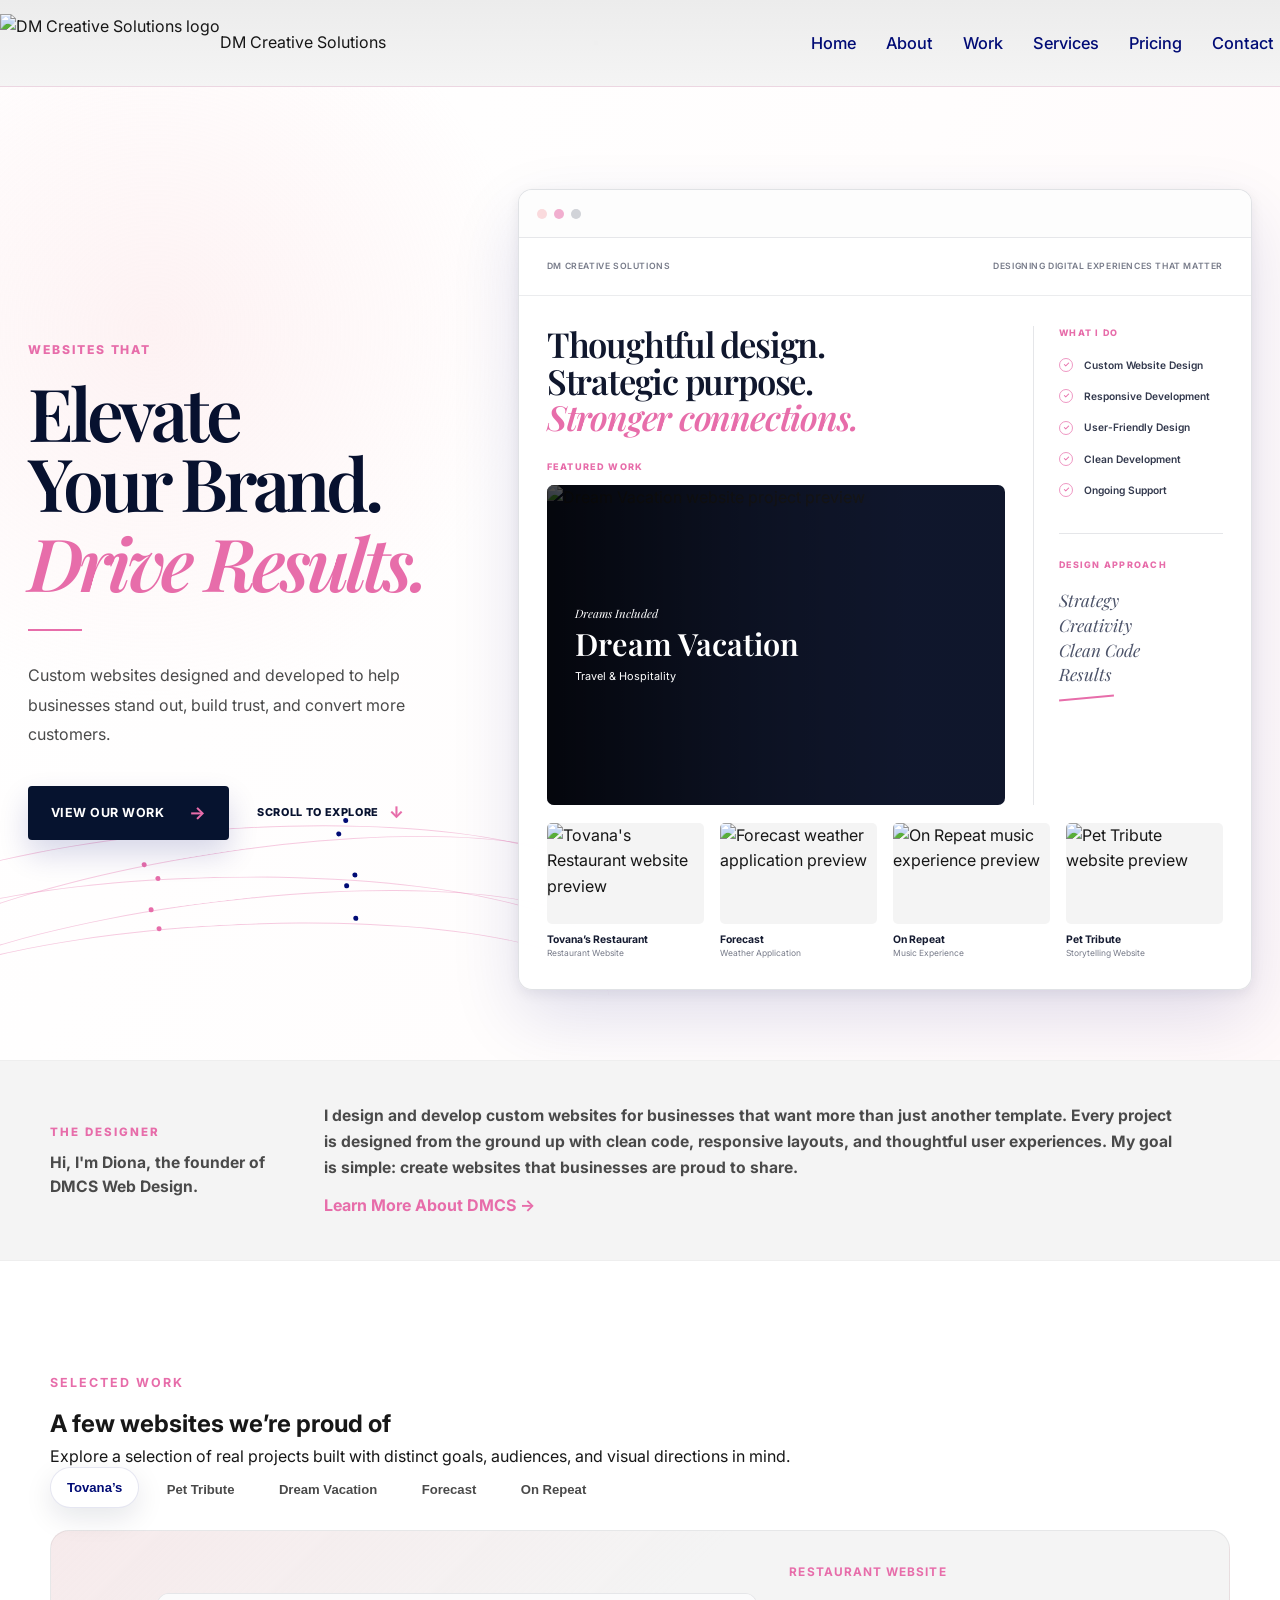
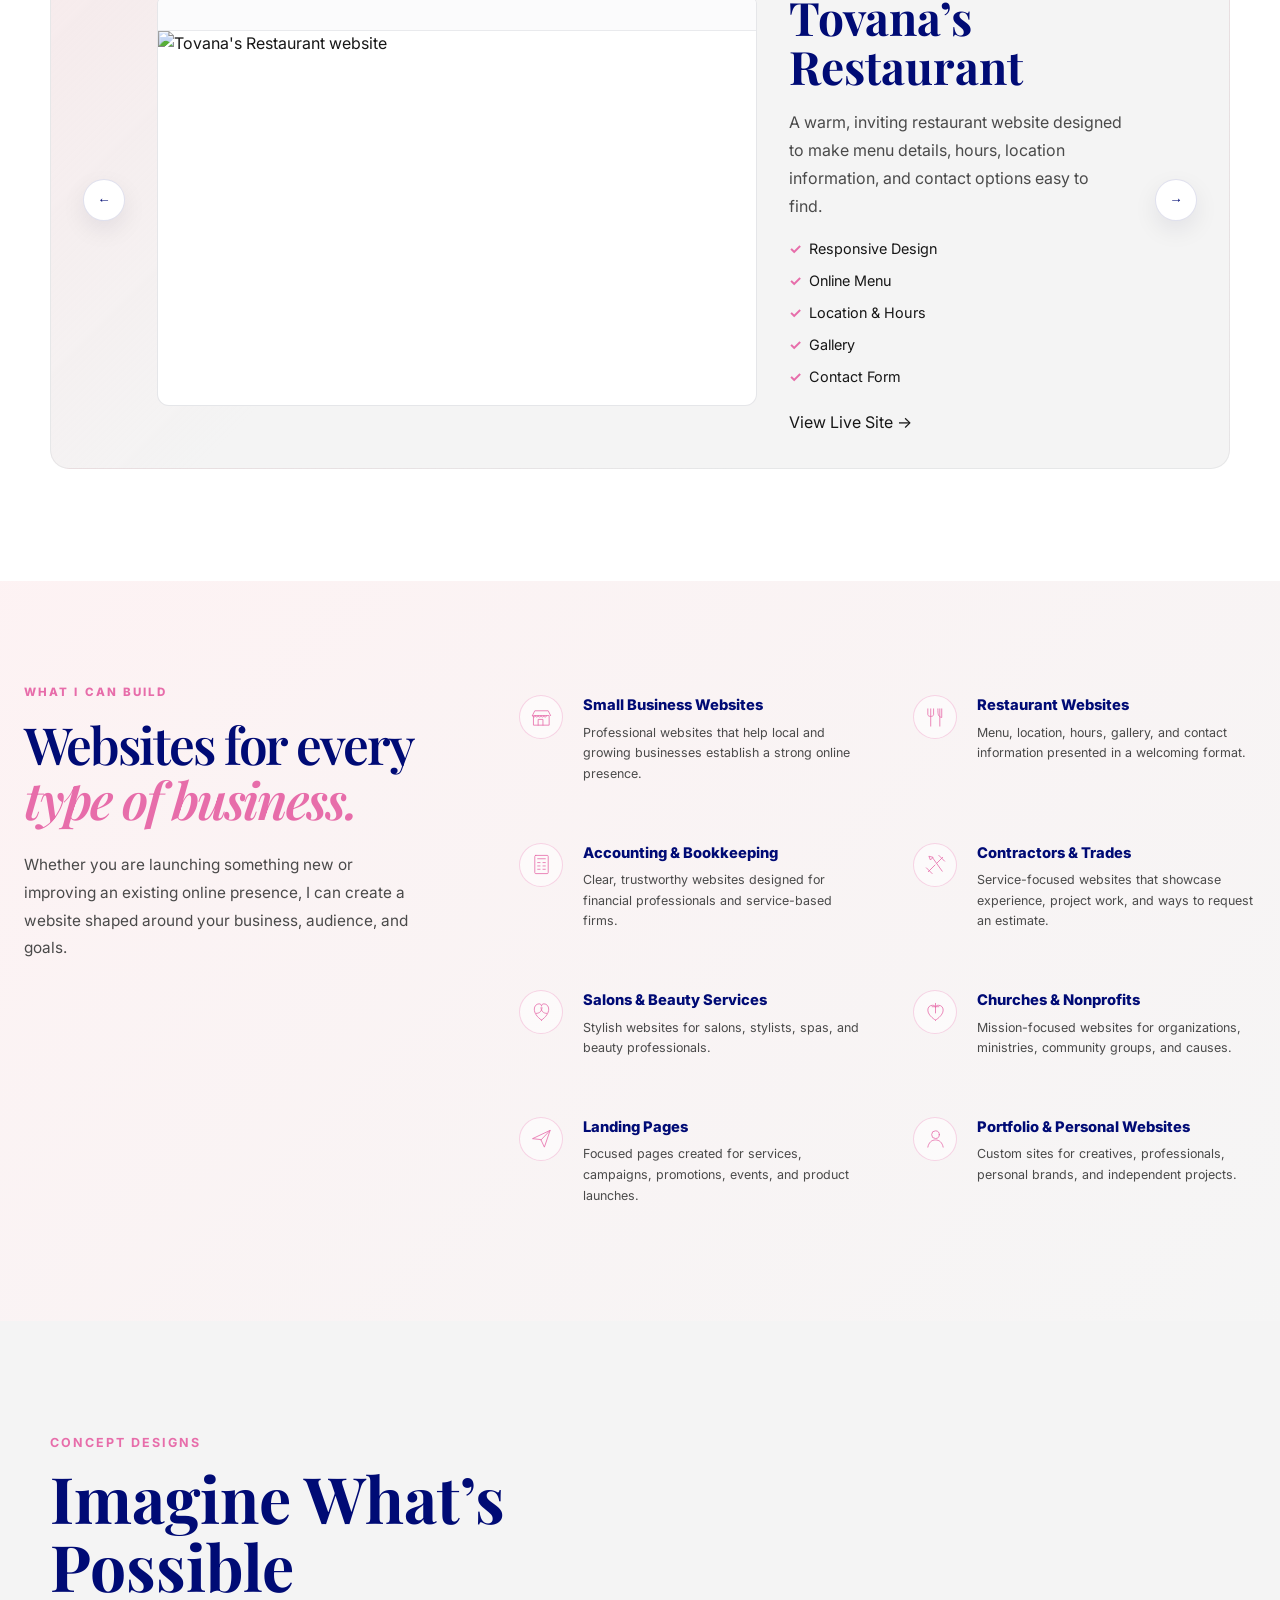
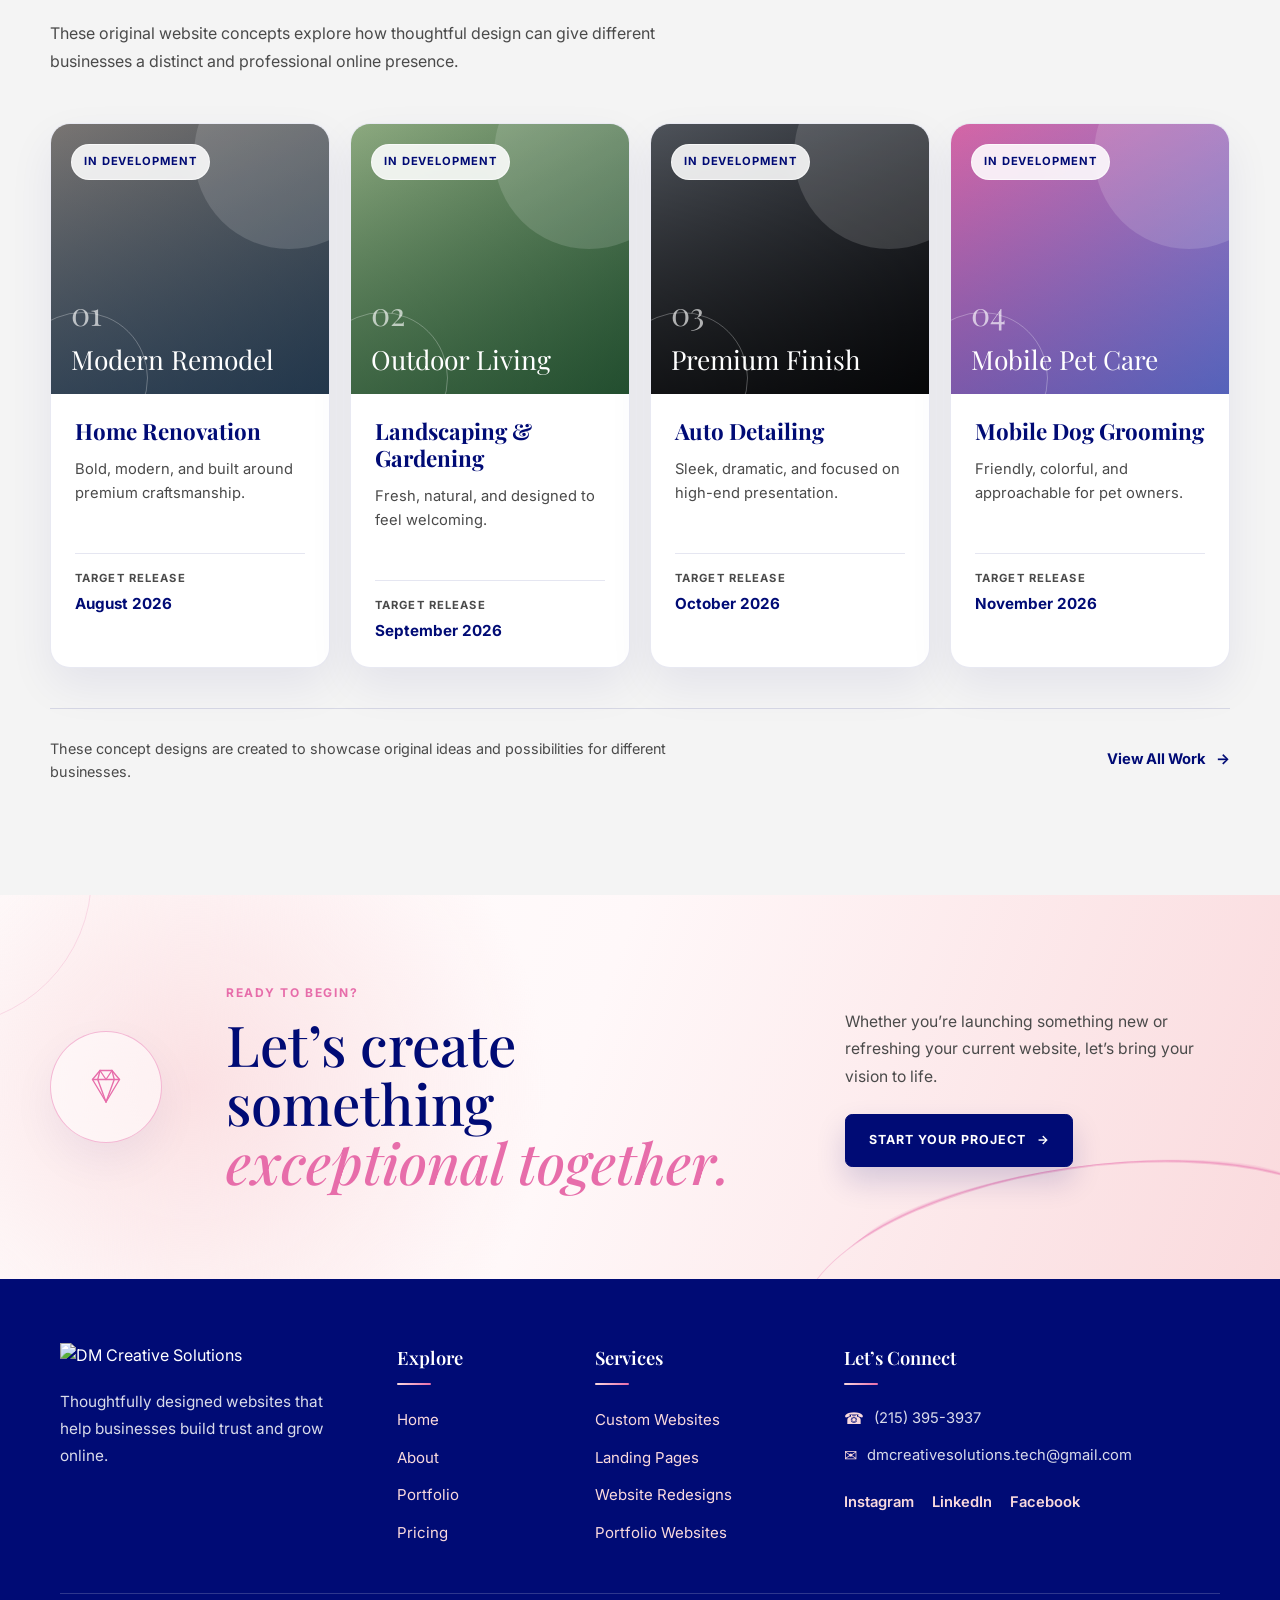
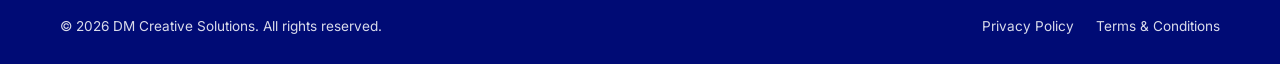
==== commit 61b12c42: "Add files via upload" ====
--- a/index.html
+++ b/index.html
@@ -234,7 +234,7 @@
                 				<span></span>
                 			</div>
 
-                			<img id="work-image" src="images/TovanasDiner.png" alt="Tovana's Restaurant website">
+                			<img id="work-image" src="https://i.postimg.cc/DzNHvdFz/tovanas-restaurant.webp" alt="Tovana's Restaurant website">
                 		</div>
                 	</div>
 
@@ -629,7 +629,7 @@
     					<span>(215) 395-3937</span>
     				</a>
 
-    				<a href="mailto:dmcreativesolutions.tech@gmail.com">
+    				<a href="mailto:dmcreativesolutions.tech@gmail.com" class="footer-email">
     					<span class="footer-icon" aria-hidden="true">✉</span>
     					<span>dmcreativesolutions.tech@gmail.com</span>
     				</a>
--- a/index.css
+++ b/index.css
@@ -39,6 +39,18 @@
 a {
 	color: inherit;
 	text-decoration: none;
+}
+
+/* ===== SHARED SECTION CONTAINER ===== */
+.section-shell {
+	width: min(1180px, calc(100% - 48px));
+	margin: 0 auto;
+}
+
+@media (max-width: 700px) {
+	.section-shell {
+		width: min(100% - 36px, 1180px);
+	}
 }
 
 /*NAVIGATION BAR*/
@@ -245,9 +257,7 @@
 	gap: clamp(50px, 6vw, 96px);
 }
 
-
 /* ======= HERO COPY ======= */
-
 .hero__content {
 	position: relative;
 	z-index: 3;
@@ -302,9 +312,7 @@
 	gap: 28px;
 }
 
-
 /* ======= HERO BUTTON ======= */
-
 .button {
 	display: inline-flex;
 	align-items: center;
@@ -346,9 +354,7 @@
 	transform: translateX(4px);
 }
 
-
 /* ======= SCROLL LINK ======= */
-
 .hero__scroll-link {
 	display: inline-flex;
 	align-items: center;
@@ -370,9 +376,7 @@
 	transform: translateY(4px);
 }
 
-
 /* ======= FLOWING BACKGROUND LINES ======= */
-
 .hero__flow-lines {
 	position: absolute;
 	z-index: 1;
@@ -439,9 +443,7 @@
 	transform: rotate(1deg);
 }
 
-
 /* ======= BROWSER WINDOW ======= */
-
 .hero__visual {
 	position: relative;
 	z-index: 2;
@@ -507,9 +509,7 @@
 	gap: 28px;
 }
 
-
 /* ======= FEATURED PROJECT ======= */
-
 .portfolio-intro h2 {
 	color: #10172d;
 	font-family: "Playfair Display", serif;
@@ -594,9 +594,7 @@
 	font-size: 0.68rem;
 }
 
-
 /* ======= WHAT I DO SIDEBAR ======= */
-
 .portfolio-sidebar {
 	padding-left: 25px;
 	border-left: 1px solid rgba(7, 17, 47, 0.1);
@@ -661,9 +659,7 @@
 	transform: rotate(-5deg);
 }
 
-
 /* ======= FOUR EQUAL THUMBNAILS ======= */
-
 .project-thumbnails {
 	display: grid;
 	padding: 0 28px 30px;
@@ -708,19 +704,15 @@
 	line-height: 1.3;
 }
 
-
 /* ======= RESPONSIVE HERO ======= */
-
 @media (max-width: 1200px) {
 	.hero__container {
 		grid-template-columns: minmax(300px, 0.75fr) minmax(570px, 1.25fr);
 		gap: 48px;
 	}
-
 	.portfolio-browser__body {
 		grid-template-columns: minmax(0, 1fr) 165px;
 	}
-
 	.portfolio-sidebar {
 		padding-left: 20px;
 	}
@@ -730,30 +722,24 @@
 	.hero {
 		padding-top: 80px;
 	}
-
 	.hero__container {
 		grid-template-columns: 1fr;
 	}
-
 	.hero__content {
 		max-width: 700px;
 		text-align: center;
 	}
-
 	.hero__description {
 		margin-right: auto;
 		margin-left: auto;
 	}
-
 	.hero__actions {
 		justify-content: center;
 	}
-
 	.hero__accent-line {
 		margin-right: auto;
 		margin-left: auto;
 	}
-
 	.hero__visual {
 		width: min(100%, 850px);
 		margin: 20px auto 0;
@@ -765,28 +751,22 @@
 		min-height: auto;
 		padding: 65px 18px 75px;
 	}
-
 	.hero__title {
 		font-size: clamp(3rem, 14vw, 4.4rem);
 	}
-
 	.hero__actions {
 		flex-direction: column;
 	}
-
 	.button--primary {
 		width: min(100%, 280px);
 	}
-
 	.portfolio-browser__topline span:last-child {
 		display: none;
 	}
-
 	.portfolio-browser__body {
 		padding: 22px 18px 16px;
 		grid-template-columns: 1fr;
 	}
-
 	.portfolio-sidebar {
 		display: grid;
 		padding: 20px 0 0;
@@ -795,23 +775,19 @@
 		grid-template-columns: 1fr 1fr;
 		gap: 24px;
 	}
-
 	.portfolio-sidebar__approach {
 		margin-top: 0;
 		padding-top: 0;
 		border-top: 0;
 	}
-
 	.project-thumbnails {
 		padding: 0 18px 24px;
 		grid-template-columns: repeat(2, minmax(0, 1fr));
 		gap: 18px 12px;
 	}
-
 	.featured-project__image {
 		height: 270px;
 	}
-
 	.hero__flow-lines {
 		left: -360px;
 	}
@@ -821,36 +797,28 @@
 	.hero__title {
 		font-size: 3rem;
 	}
-
 	.portfolio-sidebar {
 		grid-template-columns: 1fr;
 	}
-
 	.featured-project__image {
 		height: 225px;
 	}
-
 	.featured-project__overlay {
 		left: 18px;
 	}
-
 	.project-thumbnails {
 		grid-template-columns: 1fr 1fr;
 	}
-
 	.project-thumbnail h3 {
 		font-size: 0.62rem;
 	}
 }
 
-
 /* ======= REDUCED MOTION ======= */
-
 @media (prefers-reduced-motion: reduce) {
 	html {
 		scroll-behavior: auto;
 	}
-
 	.button--primary,
 	.button--primary span,
 	.hero__scroll-arrow {
@@ -860,15 +828,15 @@
 
 /* ===== ABOUT ME =====*/
 .meet-designer {  
-    padding: 36px 0;  
+    padding: 42px 0;  
     background-color: var(--gray);
     border-top: 1px solid #eee;
-    border-bottom: 1px solid #eee; 
+    border-bottom: 1px solid #eee;
 }
 
 .strip-bio {
 	display: grid;
-	grid-template-columns: 230px 1fr;
+	grid-template-columns: 230px minmax(0, 1fr);
 	align-items: center;
 	gap: 44px;
 }
@@ -881,10 +849,6 @@
 	text-transform: uppercase;
 	letter-spacing: 2px;
 	display: block;
-}
-
-.meet-designer .section-shell {
-	max-width: 900px;
 }
 
 .meet-designer p {
@@ -2077,7 +2041,6 @@
 }
 
 /* Individual placeholder directions */
-
 .concept-card--renovation .concept-card__visual {
     background:
         linear-gradient(rgba(11, 42, 74, 0.15), rgba(11, 42, 74, 0.55)),
@@ -2189,12 +2152,10 @@
 /* =========================
    Responsive
 ========================= */
-
 @media (max-width: 1000px) {
     .concept-grid {
         grid-template-columns: repeat(2, minmax(0, 1fr));
     }
-
     .concept-card__content > p {
         min-height: auto;
     }
@@ -2204,19 +2165,15 @@
     .concept-designs {
         padding: 5rem 1rem;
     }
-
     .concept-designs__header {
         margin-bottom: 2rem;
     }
-
     .concept-grid {
         grid-template-columns: 1fr;
     }
-
     .concept-card__visual {
         min-height: 240px;
     }
-
     .concept-designs__footer {
         align-items: flex-start;
         flex-direction: column;
@@ -2227,7 +2184,6 @@
 /* =========================
    Project CTA
 ========================= */
-
 .project-cta {
     position: relative;
     overflow: hidden;
@@ -2390,7 +2346,6 @@
 /* =========================
    Responsive
 ========================= */
-
 @media (max-width: 900px) {
     .project-cta__inner {
         grid-template-columns: auto 1fr;
@@ -2432,24 +2387,27 @@
 /* ========================================
    FOOTER
 ======================================== */
-
 .site-footer {
-  position: relative;
-  overflow: hidden;
-  background: var(--navy);
-    color: #ffffff;
-  font-family: "Inter", sans-serif;
+	position: relative;
+	overflow: hidden;
+	background: var(--navy);
+	color: #ffffff;
+	font-family: "Inter", sans-serif;
 }
 
 .footer-inner {
-  width: min(1160px, calc(100% - 48px));
-  margin: 0 auto;
-  padding: 64px 0 48px;
-
-  display: grid;
-  grid-template-columns: 1.45fr 0.8fr 1fr 1.25fr;
-  gap: 48px;
-  align-items: start;
+	width: min(1160px, calc(100% - 48px));
+	margin: 0 auto;
+	padding: 64px 0 48px;
+
+	display: grid;
+	grid-template-columns:
+		minmax(220px, 1.2fr)
+		minmax(110px, 0.65fr)
+		minmax(150px, 0.85fr)
+		minmax(320px, 1.5fr);
+	gap: 36px;
+	align-items: start;
 }
 
 .footer-brand {
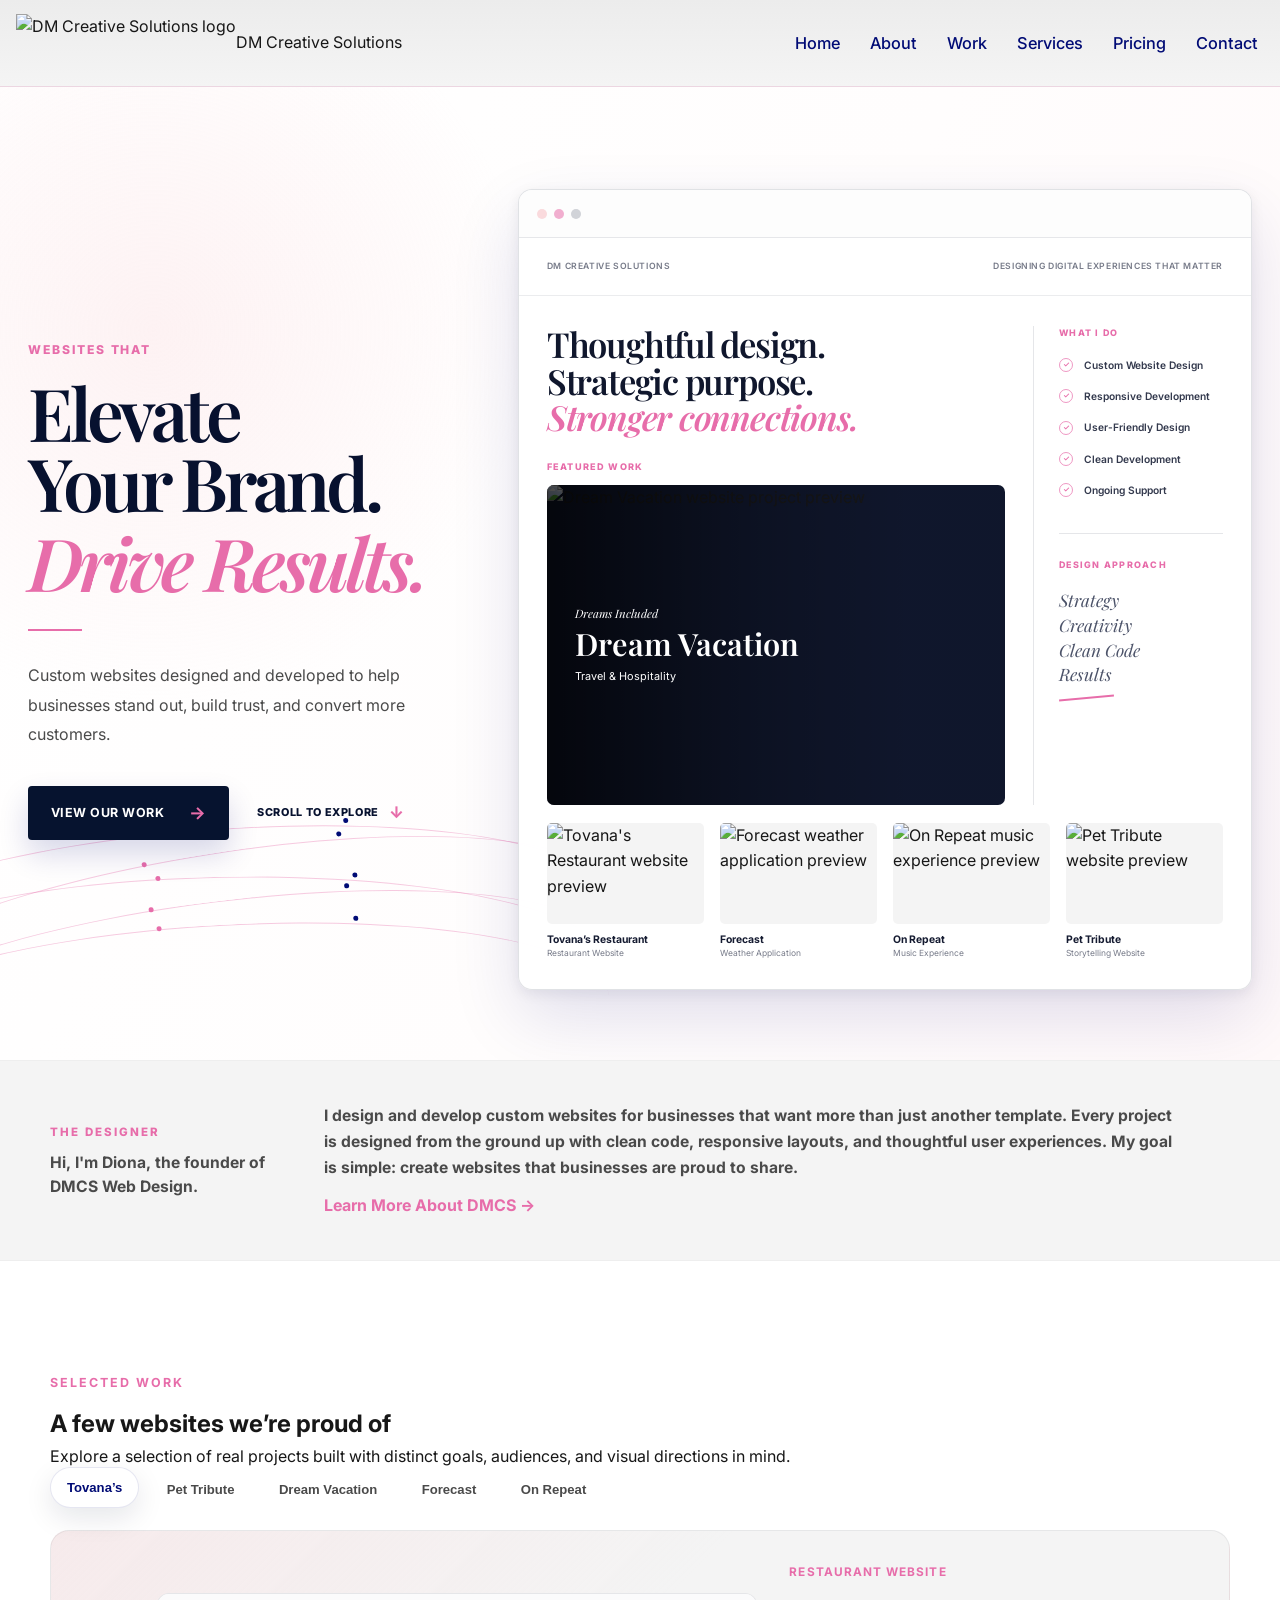
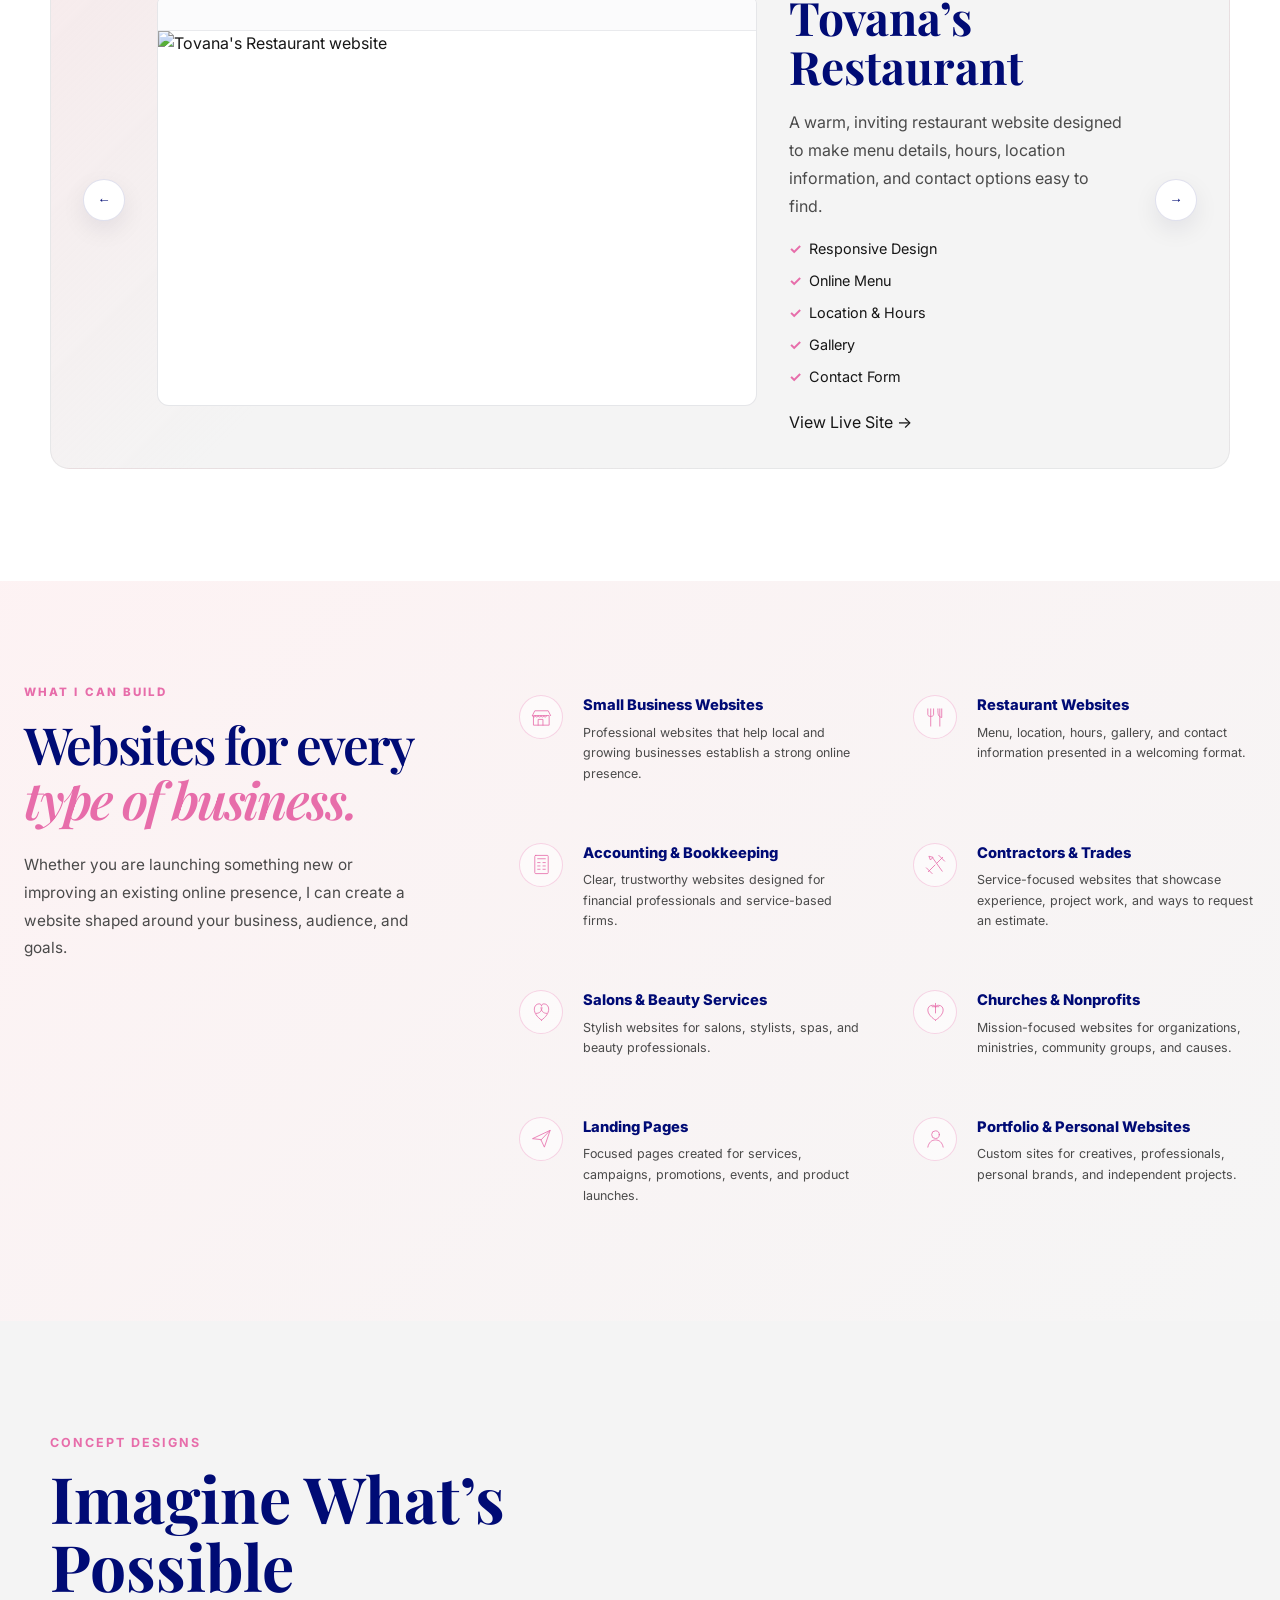
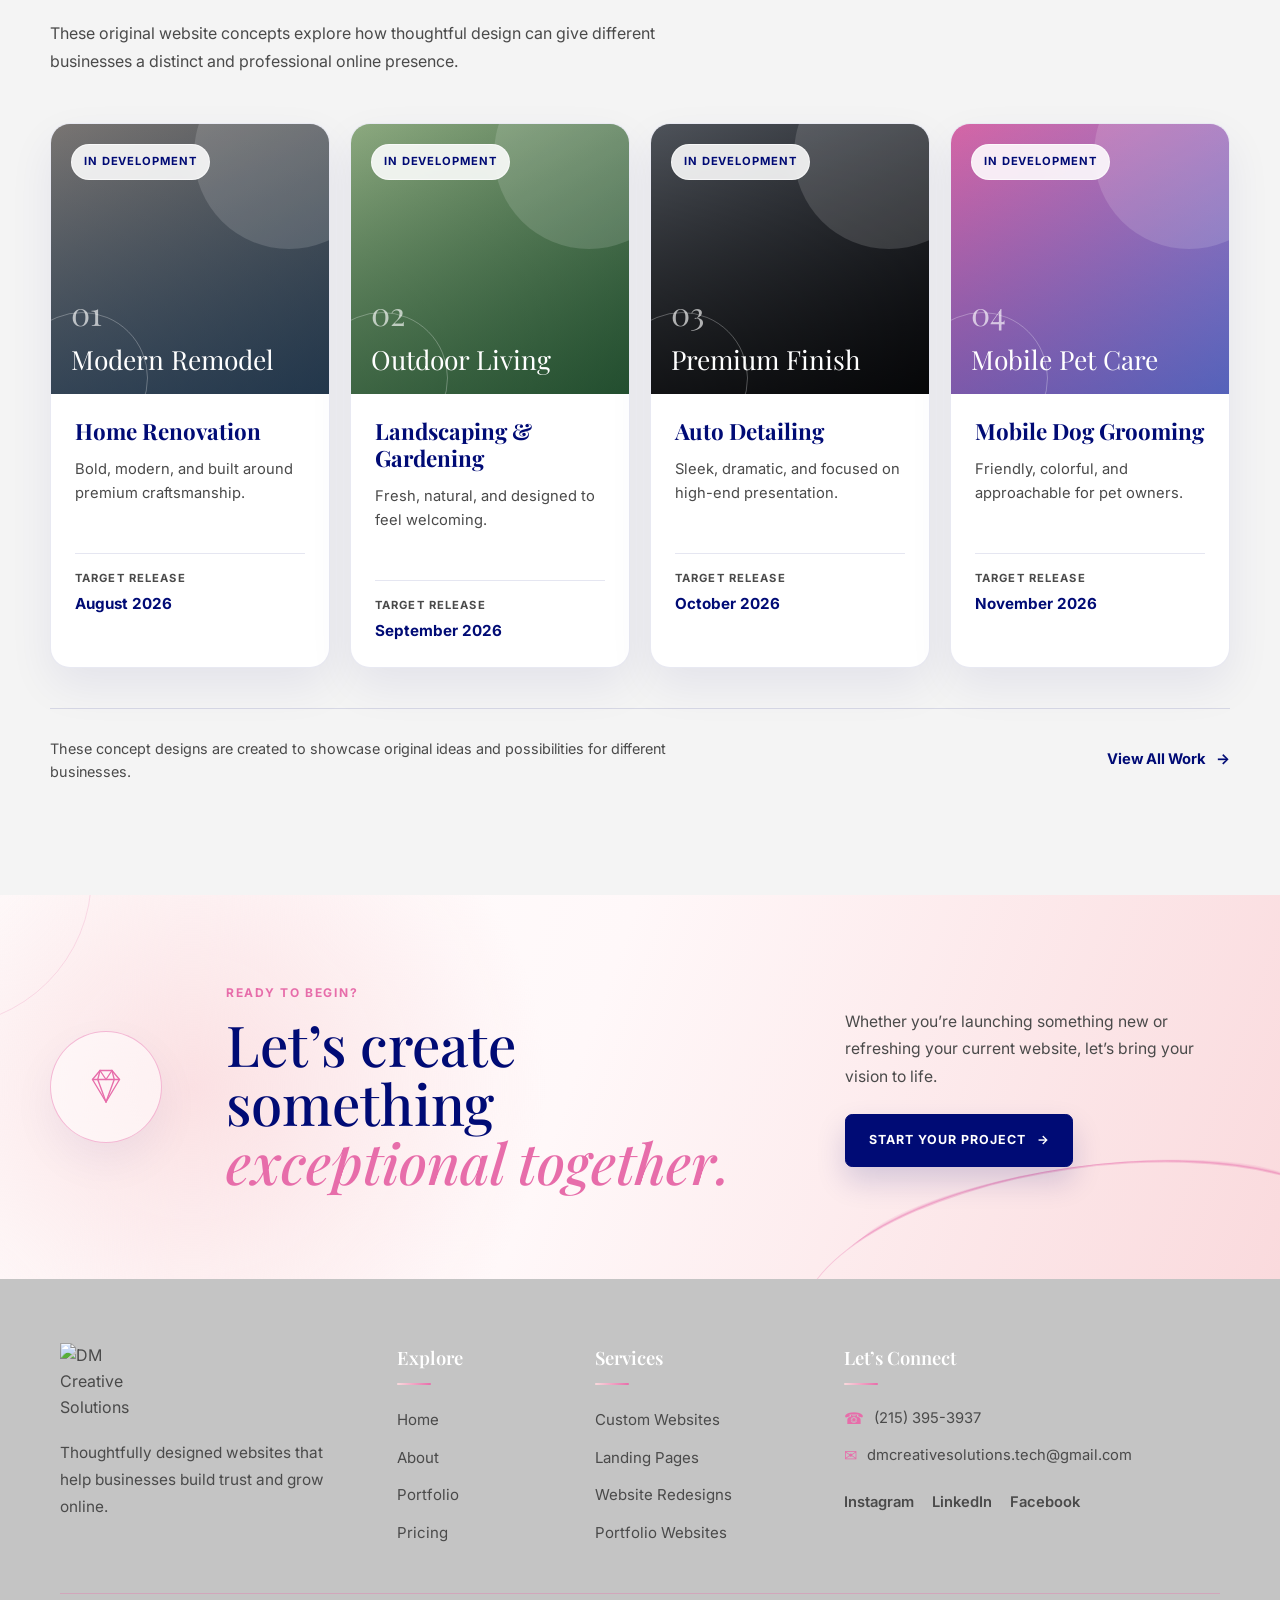
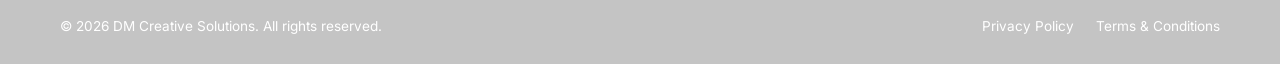
==== commit 8f64c1d3: "Add files via upload pricing page created" ====
--- a/index.html
+++ b/index.html
@@ -3,6 +3,7 @@
 <head>
 	<meta charset="utf-8">
 	<meta name="viewport" content="width=device-width, initial-scale=1">
+	<meta name="description" content="DM Creative Solutions designs and develops custom, responsive websites that help businesses build trust, stand out, and grow online.">
 	<link rel="preconnect" href="https://fonts.googleapis.com">
 	<link rel="preconnect" href="https://fonts.gstatic.com" crossorigin>
 	<link href="https://fonts.googleapis.com/css2?family=Inter:wght@400;500;600;700;800&family=Playfair+Display:wght@600;700&display=swap" rel="stylesheet">
@@ -14,8 +15,8 @@
 	<header class="site-header">
 		<nav class="site-nav" aria-label="Primary navigation">
 			<a href="#intro" class="site-logo" aria-label="DM Creative Solutions home">
-				<img src="https://i.postimg.cc/zfn1dfqc/android-chrome-192x192.png" alt="DM Creative Solutions logo">
-				<span class="site-logo__text"> DM Creative Solutions </span>
+				<img src="https://i.postimg.cc/ZR7CqbCG/Logo.png" alt="DM Creative Solutions logo">
+				<span class="site-logo__text">DM Creative Solutions</span>
 			</a>
 			
 			<button class="site-nav__toggle" type="button" aria-label="Open navigation menu" aria-expanded="false" aria-controls="primary-menu">
@@ -30,7 +31,7 @@
 					<li><a href="#about">About</a></li>
 					<li><a href="#selected-work">Work</a></li>
 					<li><a href="#services">Services</a></li>
-					<li><a href="#price">Pricing</a></li>
+					<li><a href="pricing.html">Pricing</a></li>
 					<li><a href="#contact">Contact</a></li>
 				</ul>
 			</div>
@@ -51,14 +52,18 @@
 			<div class="hero__container">
 				<div class="hero__content">
 					<p class="hero__eyebrow">Websites That</p>
-					<h1 class="hero__title"> Elevate<br> Your Brand.
+					<h1 class="hero__title">
+						Elevate<br> 
+						Your Brand.
 						<span>Drive Results.</span>
 					</h1>
 
 					<div class="hero__accent-line" aria-hidden="true"></div>
-					<p class="hero__description"> Custom websites designed and developed to help businesses stand out, build trust, and convert more customers. </p>
+					<p class="hero__description">
+						Custom websites designed and developed to help businesses stand out, build trust, and convert more customers.
+					</p>
 					<div class="hero__actions">
-						<a href="#work" class="button button--primary"> View Our Work <span aria-hidden="true">→</span> </a>
+						<a href="#selected-work" class="button button--primary"> View Our Work <span aria-hidden="true">→</span> </a>
 
 						<a href="#about" class="hero__scroll-link"> <span>Scroll to Explore</span> <span class="hero__scroll-arrow" aria-hidden="true">↓</span> </a>
 					</div>
@@ -585,7 +590,7 @@
     		<!-- Brand -->
     		<div class="footer-brand">
     			<a href="index.html" class="footer-logo-link" aria-label="DM Creative Solutions home">
-    				<img src="images/dmcs-logo.png" alt="DM Creative Solutions" class="footer-logo">
+    				<img src="https://i.postimg.cc/ZR7CqbCG/Logo.png" alt="DM Creative Solutions" class="footer-logo">
     			</a>
 
     			<p class="footer-description">
--- a/index.css
+++ b/index.css
@@ -3,14 +3,15 @@
 	--white: #ffffff;
 	--gray: #f4f4f4;
 	--gray-dark: #4a4a4a;
+	--footer: #c4c4c4;
 	--blush: #fadadd;
 	--creative: #e76daa;
 	--navy: #000b75;
-	--success: #4caf50;
 
 	--text: #171717;
 	--border: rgba(0, 11, 117, 0.12);
 	--shadow: 0 30px 80px rgba(0, 11, 117, 0.14);
+	--max-width: 1500px;
 }
 
 /* ======= BASIC RESET ======= */
@@ -33,6 +34,7 @@
 
 img {
 	display: block;
+	height: auto;
 	max-width: 100%;
 }
 
@@ -43,8 +45,8 @@
 
 /* ===== SHARED SECTION CONTAINER ===== */
 .section-shell {
+	margin: 0 auto;
 	width: min(1180px, calc(100% - 48px));
-	margin: 0 auto;
 }
 
 @media (max-width: 700px) {
@@ -53,10 +55,10 @@
 	}
 }
 
-/*NAVIGATION BAR*/
+/* ===== NAVIGATION BAR ===== */
 .site-header {
 	background: var(--gray);
-	background-image: linear-gradient(0deg, rgba(255, 255, 255, .03), rgba(0, 0, 0, .03));
+	background-image: linear-gradient( 0deg, rgba(255, 255, 255, 0.03), rgba(0, 0, 0, 0.03) );
 	border-bottom: 1px solid rgba(231, 109, 170, 0.18);
 }
 
@@ -64,76 +66,69 @@
 	margin: 0 auto;
 	padding: 14px 0;
 	display: flex;
-    align-items: center;
-    justify-content: space-between;
-    gap: 24px;
-    width: min(100% - 32px, var(--max-width));
+	width: min(calc(100% - 32px), var(--max-width));
+	align-items: center;
+	justify-content: space-between;
+	gap: 24px;
 }
 
 .site-logo {
-    display: inline-flex;
-    align-items: center;
-    flex-shrink: 0;
+	display: inline-flex;
+	align-items: center;
+	flex-shrink: 0;
 }
 
 .site-logo img {
-    width: auto;
-    height: 58px;
-}
-
-.site-nav__links {
-    display: flex;
-    align-items: center;
-    flex-wrap: wrap;
-    gap: 24px;
-}
-
-.site-nav__links a::after {
-    background: var(--creative);
-    content: "";
-    position: absolute;
-    left: 0;
-    bottom: -6px;
-    width: 0;
-    height: 2px;
-    transition: width var(--transition);
-}
-
-.site-nav__links a:hover,
-.site-nav__links a:focus-visible {
-    color: var(--navy);
-    outline: none;
-}
-
-.site-nav__links a:hover::after,
-.site-nav__links a:focus-visible::after {
-    width: 100%;
+	width: auto;
+	height: 58px;
+}
+
+.site-logo__text {
+	white-space: nowrap;
 }
 
 .site-nav__links {
 	margin: 0;
 	padding: 0;
-	list-style: none;
 	display: flex;
 	align-items: center;
+	flex-wrap: wrap;
 	gap: 18px;
+	list-style: none;
 }
 
 .site-nav__links a {
 	padding: 8px 6px;
 	color: var(--navy);
-	text-decoration: none;
+	font-size: 1.02rem;
 	font-weight: 500;
-	font-size: 1.02rem;
 	border-radius: 999px;
-	transition: color 0.3s ease, background-color 0.3s ease, border-color 0.3s ease, text-decoration-color 0.3s ease;
-}
-
-.site-nav__links a:hover {
+	position: relative;
+	transition: color 0.3s ease;
+}
+
+.site-nav__links a::after {
+	background: var(--creative);
+	position: absolute;
+	left: 6px;
+	right: 6px;
+	bottom: 2px;
+	height: 2px;
+	content: "";
+	transform: scaleX(0);
+	transform-origin: left;
+	transition: transform 0.3s ease;
+}
+
+.site-nav__links a:hover,
+.site-nav__links a:focus-visible {
 	color: var(--creative);
-	text-decoration: underline;
-	text-underline-offset: 6px;
-	text-decoration-thickness: 2px;
+	outline: none;
+}
+
+.site-nav__links a:hover::after,
+.site-nav__links a:focus-visible::after {
+	transform: scaleX(1);
 }
 
 .site-nav__links a[aria-current="page"] {
@@ -141,86 +136,81 @@
 	font-weight: 600;
 }
 
-.site-nav__links a.nav-pill {
-	padding: 8px 16px;
-	border: 1.5px solid rgba(0, 11, 117, 0.22);
+.site-nav__toggle {
+	padding: 9px;
 	background: transparent;
-}
-
-.site-nav__links a.nav-pill:hover {
-	color: var(--creative);
-	border-color: rgba(231, 109, 170, 0.5);
-	background: rgba(250, 218, 221, 0.35);
-	text-decoration: none;
-}
-
-.site-nav__links a.nav-pill[aria-current="page"] {
-	color: var(--creative);
-	border-color: rgba(231, 109, 170, 0.55);
-	background: rgba(250, 218, 221, 0.45);
-	font-weight: 600;
-}
-
-/* NAVBAR RESPONSIVE */
+	border: 1px solid rgba(0, 11, 117, 0.16);
+	border-radius: 8px;
+	display: none;
+	width: 44px;
+	height: 44px;
+	cursor: pointer;
+}
+
+.site-nav__toggle span {
+	margin: 5px 0;
+	background: var(--navy);
+	display: block;
+	width: 100%;
+	height: 2px;
+	transition: transform 0.3s ease, opacity 0.3s ease;
+}
+
 @media (max-width: 899px) {
-	.nav {
-		padding: 14px 16px;
-	}
-	.nav-toggle {
-		display: inline-flex;
-		align-items: center;
-		justify-content: center;
-	}
-	.nav-drawer {
-		padding: 18px 14px 16px;
+	.site-nav {
+		position: relative;
+	}
+	.site-nav__toggle {
+		display: block;
+		flex-shrink: 0;
+	}
+	.site-nav__menu {
+		padding: 16px;
 		background: var(--white);
-		border-right: 1px solid #e6e6e6;
+		border: 1px solid rgba(0, 11, 117, 0.12);
+		border-radius: 12px;
+		display: none;
+		position: absolute;
+		top: calc(100% + 10px);
+		right: 0;
+		width: min(300px, calc(100vw - 32px));
+		box-shadow: 0 18px 45px rgba(0, 11, 117, 0.14);
+		z-index: 20;
+	}
+	.site-nav__menu.is-open {
 		display: block;
-		position: fixed;
-		top: 0;
-		left: 0;
-		height: 100dvh;
-		width: min(320px, 85vw);
-		transform: translateX(-105%);
-		transition: transform 420ms cubic-bezier(0.4, 0, 0.2, 1), opacity 260ms ease;
-		opacity: .98;
-		will-change: transform;
-		z-index: 20;
-	}
-	.nav-close {
-		padding: 6px 10px;
-		background: transparent;
-		font-size: 22px;
-		border: 1px solid #ddd;
-		border-radius: 10px;
-		display: inline-flex;
-		cursor: pointer;
-	}
-	.nav-links {
-		margin-top: 18px;
-		display: grid;
-		gap: 12px;
-	}
-	.nav-links a {
-		padding: 12px 12px;
-		border-radius: 12px;
+	}
+	.site-nav__links {
+		flex-direction: column;
+		align-items: stretch;
+		gap: 4px;
+	}
+	.site-nav__links a {
+		padding: 12px;
+		border-radius: 8px;
 		display: block;
-		font-size: 1rem;
-	}
-	.nav-links a.nav-pill {
-		padding: 12px 14px;
-	}
-	.nav-backdrop {
-		background: rgba(0, 0, 0, .45);
-		position: fixed;
-		inset: 0;
-		z-index: 10;
-	}
-	body.menu-open .nav-drawer {
-		transform: translateX(0);
-	}
-	body.menu-open .nav-backdrop {
-		display: block;
+	}
+	.site-nav__links a::after {
+		display: none;
+	}
+	.site-nav__links a:hover,
+	.site-nav__links a:focus-visible {
+		background: rgba(250, 218, 221, 0.35);
+	}
+}
+
+@media (max-width: 600px) {
+	.site-logo img {
+		height: 46px;
+	}
+	.site-logo__text {
+		font-size: 0.82rem;
+	}
+}
+
+@media (max-width: 380px) {
+	.site-logo__text {
+		display: none;
 	}
 }
 
@@ -1039,7 +1029,6 @@
 }
 
 /* ===== PROJECT LIST ===== */
-
 .selected-work__list {
 	display: grid;
 	gap: clamp(90px, 11vw, 160px);
@@ -1060,9 +1049,7 @@
 	order: 1;
 }
 
-
 /* ===== PROJECT IMAGE ===== */
-
 .work-project__visual {
 	position: relative;
 	padding: clamp(18px, 2.5vw, 32px);
@@ -1125,9 +1112,7 @@
 	left: -18px;
 }
 
-
 /* ===== PROJECT COPY ===== */
-
 .work-project__content {
 	max-width: 480px;
 }
@@ -1182,9 +1167,7 @@
 	content: "";
 }
 
-
 /* ===== LIVE SITE LINK ===== */
-
 .work-project__link {
 	display: inline-flex;
 	margin-top: 34px;
@@ -1214,24 +1197,19 @@
 	outline: none;
 }
 
-
 /* ===== RESPONSIVE SELECTED WORK ===== */
-
 @media (max-width: 900px) {
 	.work-project {
 		grid-template-columns: 1fr;
 		gap: 45px;
 	}
-
 	.work-project--reverse .work-project__visual,
 	.work-project--reverse .work-project__content {
 		order: initial;
 	}
-
 	.work-project__content {
 		max-width: 680px;
 	}
-
 	.work-project__number,
 	.work-project--reverse .work-project__number {
 		right: 5px;
@@ -1245,35 +1223,27 @@
 		padding-right: 18px;
 		padding-left: 18px;
 	}
-
 	.selected-work__header {
 		text-align: left;
 	}
-
 	.selected-work__header > p:last-child {
 		margin-left: 0;
 	}
-
 	.selected-work__list {
 		gap: 100px;
 	}
-
 	.work-project {
 		gap: 36px;
 	}
-
 	.work-project__visual {
 		padding: 12px;
 	}
-
 	.work-project__image {
 		aspect-ratio: 4 / 3;
 	}
-
 	.work-project__content h3 {
 		font-size: 2.5rem;
 	}
-
 	.work-project__number,
 	.work-project--reverse .work-project__number {
 		bottom: -32px;
@@ -1281,9 +1251,7 @@
 	}
 }
 
-
 /* ===== REDUCED MOTION ===== */
-
 @media (prefers-reduced-motion: reduce) {
 	.work-project__image img,
 	.work-project__link {
@@ -1292,7 +1260,6 @@
 }
 
 /* ===== FEATURED WORK ===== */
-
 .featured-work {
 	padding: clamp(85px, 9vw, 140px) 24px;
 	background:
@@ -1310,9 +1277,7 @@
 	margin: 0 auto;
 }
 
-
 /* ===== SECTION HEADER ===== */
-
 .featured-work__header {
 	max-width: 760px;
 	margin-bottom: clamp(45px, 6vw, 75px);
@@ -1350,9 +1315,7 @@
 	line-height: 1.8;
 }
 
-
 /* ===== PROJECT NAME TABS ===== */
-
 .featured-work__tabs {
 	display: flex;
 	margin-bottom: clamp(40px, 5vw, 65px);
@@ -1412,9 +1375,7 @@
 	outline: 3px solid rgba(231, 109, 170, 0.18);
 }
 
-
 /* ===== FEATURED PROJECT LAYOUT ===== */
-
 .featured-project-showcase {
 	display: grid;
 	min-height: 520px;
@@ -1431,9 +1392,7 @@
 	transform: translateY(8px);
 }
 
-
 /* ===== PROJECT IMAGE ===== */
-
 .featured-project-showcase__visual {
 	position: relative;
 	padding: clamp(18px, 2.5vw, 30px);
@@ -1488,9 +1447,7 @@
 	pointer-events: none;
 }
 
-
 /* ===== PROJECT CONTENT ===== */
-
 .featured-project-showcase__content {
 	max-width: 470px;
 }
@@ -1520,9 +1477,7 @@
 	line-height: 1.85;
 }
 
-
 /* ===== PROJECT FEATURES ===== */
-
 .featured-project-showcase__features {
 	display: flex;
 	margin-top: 28px;
@@ -1540,9 +1495,7 @@
 	font-weight: 700;
 }
 
-
 /* ===== LIVE WEBSITE LINK ===== */
-
 .featured-project-showcase__link {
 	display: inline-flex;
 	margin-top: 32px;
@@ -1572,9 +1525,7 @@
 	outline: none;
 }
 
-
 /* ===== PREVIOUS / NEXT CONTROLS ===== */
-
 .featured-project-showcase__controls {
 	display: flex;
 	margin-top: 42px;
@@ -1628,9 +1579,7 @@
 	color: var(--creative);
 }
 
-
 /* ===== RESPONSIVE FEATURED WORK ===== */
-
 @media (max-width: 950px) {
 	.featured-project-showcase {
 		grid-template-columns: 1fr;
@@ -1709,9 +1658,7 @@
 	}
 }
 
-
 /* ===== REDUCED MOTION ===== */
-
 @media (prefers-reduced-motion: reduce) {
 	.featured-project-showcase,
 	.featured-work__tab,
@@ -1722,7 +1669,6 @@
 }
 
 /* ===== WHAT I CAN BUILD ===== */
-
 .build-section {
 	padding: clamp(70px, 8vw, 110px) 24px;
 	background:
@@ -1742,9 +1688,7 @@
 	gap: clamp(55px, 8vw, 110px);
 }
 
-
 /* ===== INTRO ===== */
-
 .build-section__intro {
 	max-width: 430px;
 }
@@ -1780,9 +1724,7 @@
 	line-height: 1.8;
 }
 
-
 /* ===== WEBSITE TYPE GRID ===== */
-
 .build-section__grid {
 	display: grid;
 	grid-template-columns: repeat(2, minmax(0, 1fr));
@@ -1805,9 +1747,7 @@
 	transform: translateY(-4px);
 }
 
-
 /* ===== ICONS ===== */
-
 .build-item__icon {
 	display: grid;
 	width: 44px;
@@ -1838,9 +1778,7 @@
 	stroke-width: 1.7;
 }
 
-
 /* ===== TEXT ===== */
-
 .build-item h3 {
 	color: var(--navy);
 	font-family: "Inter", sans-serif;
@@ -1856,9 +1794,7 @@
 	line-height: 1.65;
 }
 
-
 /* ===== RESPONSIVE ===== */
-
 @media (max-width: 900px) {
 	.build-section__container {
 		grid-template-columns: 1fr;
@@ -1896,9 +1832,7 @@
 	}
 }
 
-
 /* ===== REDUCED MOTION ===== */
-
 @media (prefers-reduced-motion: reduce) {
 	.build-item,
 	.build-item__icon {
@@ -1909,7 +1843,6 @@
 /* =========================
    Concept Designs
 ========================= */
-
 .concept-designs {
     padding: 7rem 1.5rem;
     background: var(--gray);
@@ -2390,8 +2323,8 @@
 .site-footer {
 	position: relative;
 	overflow: hidden;
-	background: var(--navy);
-	color: #ffffff;
+	background: var(--footer);
+	color: var(--gray-dark);
 	font-family: "Inter", sans-serif;
 }
 
@@ -2411,240 +2344,225 @@
 }
 
 .footer-brand {
-  max-width: 310px;
+	max-width: 310px;
 }
 
 .footer-logo-link {
-  display: inline-block;
+	display: inline-block;
 }
 
 .footer-logo {
-  display: block;
-  width: min(220px, 100%);
-  height: auto;
-  margin-bottom: 20px;
+	display: block;
+	width: min(100px, 100%);
+	height: auto;
+	margin-bottom: 20px;
 }
 
 .footer-description {
-  max-width: 290px;
-  margin: 0;
-  color: #d9dbea;
-  font-size: 0.96rem;
-  line-height: 1.75;
+	max-width: 290px;
+	margin: 0;
+	/*color: #d9dbea;
+	color: var(--creative);*/
+	font-size: 0.96rem;
+	line-height: 1.75;
 }
 
 .footer-heading {
-  position: relative;
-  margin: 0 0 22px;
-  padding-bottom: 12px;
-
-  color: #ffffff;
-  font-family: "Playfair Display", serif;
-  font-size: 1.15rem;
-  font-weight: 600;
+	position: relative;
+	margin: 0 0 22px;
+	padding-bottom: 12px;
+	color: #ffffff;
+	font-family: "Playfair Display", serif;
+	font-size: 1.15rem;
+	font-weight: 600;
 }
 
 .footer-heading::after {
-  content: "";
-  position: absolute;
-  left: 0;
-  bottom: 0;
-
-  width: 34px;
-  height: 2px;
-  border-radius: 999px;
-
-  background: linear-gradient(
-    90deg,
-    #fadadd,
-    #e76daa
-  );
+	content: "";
+	position: absolute;
+	left: 0;
+	bottom: 0;
+	width: 34px;
+	height: 2px;
+	border-radius: 999px;
+	background: linear-gradient(
+		90deg,
+		#fadadd,
+		#e76daa
+	);
 }
 
 .footer-links {
-  margin: 0;
-  padding: 0;
-  list-style: none;
+	margin: 0;
+	padding: 0;
+	list-style: none;
 }
 
 .footer-links li + li {
-  margin-top: 12px;
+	margin-top: 12px;
 }
 
 .footer-links a,
 .footer-contact a,
 .footer-socials a,
 .footer-legal a {
-  color: #fadadd;
-  text-decoration: none;
-  transition:
-    color 0.25s ease,
-    transform 0.25s ease;
+	/*color: #fadadd;*/
+	text-decoration: none;
+	transition: 
+	color 0.25s ease,
+	transform 0.25s ease;
 }
 
 .footer-links a {
-  display: inline-block;
-  font-size: 0.94rem;
-  line-height: 1.5;
+	display: inline-block;
+	font-size: 0.94rem;
+	line-height: 1.5;
 }
 
 .footer-links a:hover,
 .footer-links a:focus-visible,
 .footer-socials a:hover,
 .footer-socials a:focus-visible {
-  color: #e76daa;
-  transform: translateX(4px);
+	color: var(--white);
+	transform: translateX(4px);
 }
 
 .footer-contact {
-  display: flex;
-  flex-direction: column;
-  gap: 14px;
-  margin: 0 0 24px;
-  font-style: normal;
+	display: flex;
+	flex-direction: column;
+	gap: 14px;
+	margin: 0 0 24px;
+	font-style: normal;
 }
 
 .footer-contact a {
-  display: flex;
-  align-items: flex-start;
-  gap: 10px;
-
-  color: #d9dbea;
-  font-size: 0.92rem;
-  line-height: 1.5;
-  overflow-wrap: anywhere;
+	display: flex;
+	align-items: flex-start;
+	gap: 10px;
+	/*color: #d9dbea;
+	color: var(--gray-dark);*/
+	font-size: 0.92rem;
+	line-height: 1.5;
+	overflow-wrap: anywhere;
 }
 
 .footer-contact a:hover,
 .footer-contact a:focus-visible {
-  color: #ffffff;
+	color: #ffffff;
 }
 
 .footer-icon {
-  flex: 0 0 auto;
-  color: #fadadd;
-  font-size: 1rem;
-  line-height: 1.45;
+	flex: 0 0 auto;
+	color: var(--creative);
+	font-size: 1rem;
+	line-height: 1.45;
 }
 
 .footer-socials {
-  display: flex;
-  flex-wrap: wrap;
-  gap: 10px 18px;
+	display: flex;
+	flex-wrap: wrap;
+	gap: 10px 18px;
 }
 
 .footer-socials a {
-  display: inline-block;
-  font-size: 0.92rem;
-  font-weight: 600;
+	display: inline-block;
+	font-size: 0.92rem;
+	font-weight: 600;
 }
 
 .footer-bottom {
-  width: min(1160px, calc(100% - 48px));
-  margin: 0 auto;
-  padding: 22px 0 26px;
-
-  display: flex;
-  align-items: center;
-  justify-content: space-between;
-  gap: 24px;
-
-  border-top: 1px solid rgba(255, 255, 255, 0.18);
+	width: min(1160px, calc(100% - 48px));
+	margin: 0 auto;
+	padding: 22px 0 26px;
+	display: flex;
+	align-items: center;
+	justify-content: space-between;
+	gap: 24px;
+	border-top: 1px solid rgba(231, 109, 170, 0.35);
 }
 
 .footer-bottom p {
-  margin: 0;
-  color: #d9dbea;
-  font-size: 0.85rem;
+	margin: 0;
+	color: var(--white);
+	font-size: 0.85rem;
 }
 
 .footer-legal {
-  display: flex;
-  flex-wrap: wrap;
-  gap: 22px;
+	display: flex;
+	flex-wrap: wrap;
+	gap: 22px;
 }
 
 .footer-legal a {
-  color: #d9dbea;
-  font-size: 0.85rem;
+	color: var(--white);
+	font-size: 0.85rem;
 }
 
 .footer-legal a:hover,
 .footer-legal a:focus-visible {
-  color: #fadadd;
+	color: var(--gray-dark);
 }
 
 .site-footer a:focus-visible {
-  outline: 2px solid #fadadd;
-  outline-offset: 5px;
-  border-radius: 3px;
+	outline: 2px solid var(--creative);
+	outline-offset: 5px;
+	border-radius: 3px;
 }
 
 /* ========================================
    TABLET
 ======================================== */
-
 @media (max-width: 950px) {
-  .footer-inner {
-    grid-template-columns: 1.4fr 1fr 1fr;
-  }
-
-  .footer-connect {
-    grid-column: 2 / 4;
-  }
+	.footer-inner {
+		grid-template-columns: 1.4fr 1fr 1fr;
+	}
+	.footer-connect {
+		grid-column: 2 / 4;
+	}
 }
 
 /* ========================================
    MOBILE
 ======================================== */
-
 @media (max-width: 700px) {
-  .footer-inner {
-    width: min(100% - 36px, 560px);
-    padding: 50px 0 38px;
-    grid-template-columns: 1fr 1fr;
-    gap: 38px 26px;
-  }
-
-  .footer-brand {
-    grid-column: 1 / -1;
-    max-width: 380px;
-  }
-
-  .footer-connect {
-    grid-column: 1 / -1;
-  }
-
-  .footer-bottom {
-    width: min(100% - 36px, 560px);
-    padding: 22px 0 28px;
-
-    flex-direction: column;
-    align-items: flex-start;
-    gap: 14px;
-  }
+	.footer-inner {
+		width: min(100% - 36px, 560px);
+		padding: 50px 0 38px;
+		grid-template-columns: 1fr 1fr;
+		gap: 38px 26px;
+	}
+	.footer-brand {
+		grid-column: 1 / -1;
+		max-width: 380px;
+	}
+	.footer-connect {
+		grid-column: 1 / -1;
+	}
+	.footer-bottom {
+		width: min(100% - 36px, 560px);
+		padding: 22px 0 28px;
+		flex-direction: column;
+		align-items: flex-start;
+		gap: 14px;
+	}
 }
 
 /* ========================================
    SMALL MOBILE
 ======================================== */
-
 @media (max-width: 480px) {
-  .footer-inner {
-    grid-template-columns: 1fr;
-  }
-
-  .footer-brand,
-  .footer-connect {
-    grid-column: auto;
-  }
-
-  .footer-logo {
-    width: min(190px, 100%);
-  }
-
-  .footer-socials,
-  .footer-legal {
-    gap: 10px 16px;
-  }
+	.footer-inner {
+		grid-template-columns: 1fr;
+	}
+	.footer-brand,
+	.footer-connect {
+		grid-column: auto;
+	}
+	.footer-logo {
+		width: min(190px, 100%);
+	}
+	.footer-socials,
+	.footer-legal {
+		gap: 10px 16px;
+	}
 }
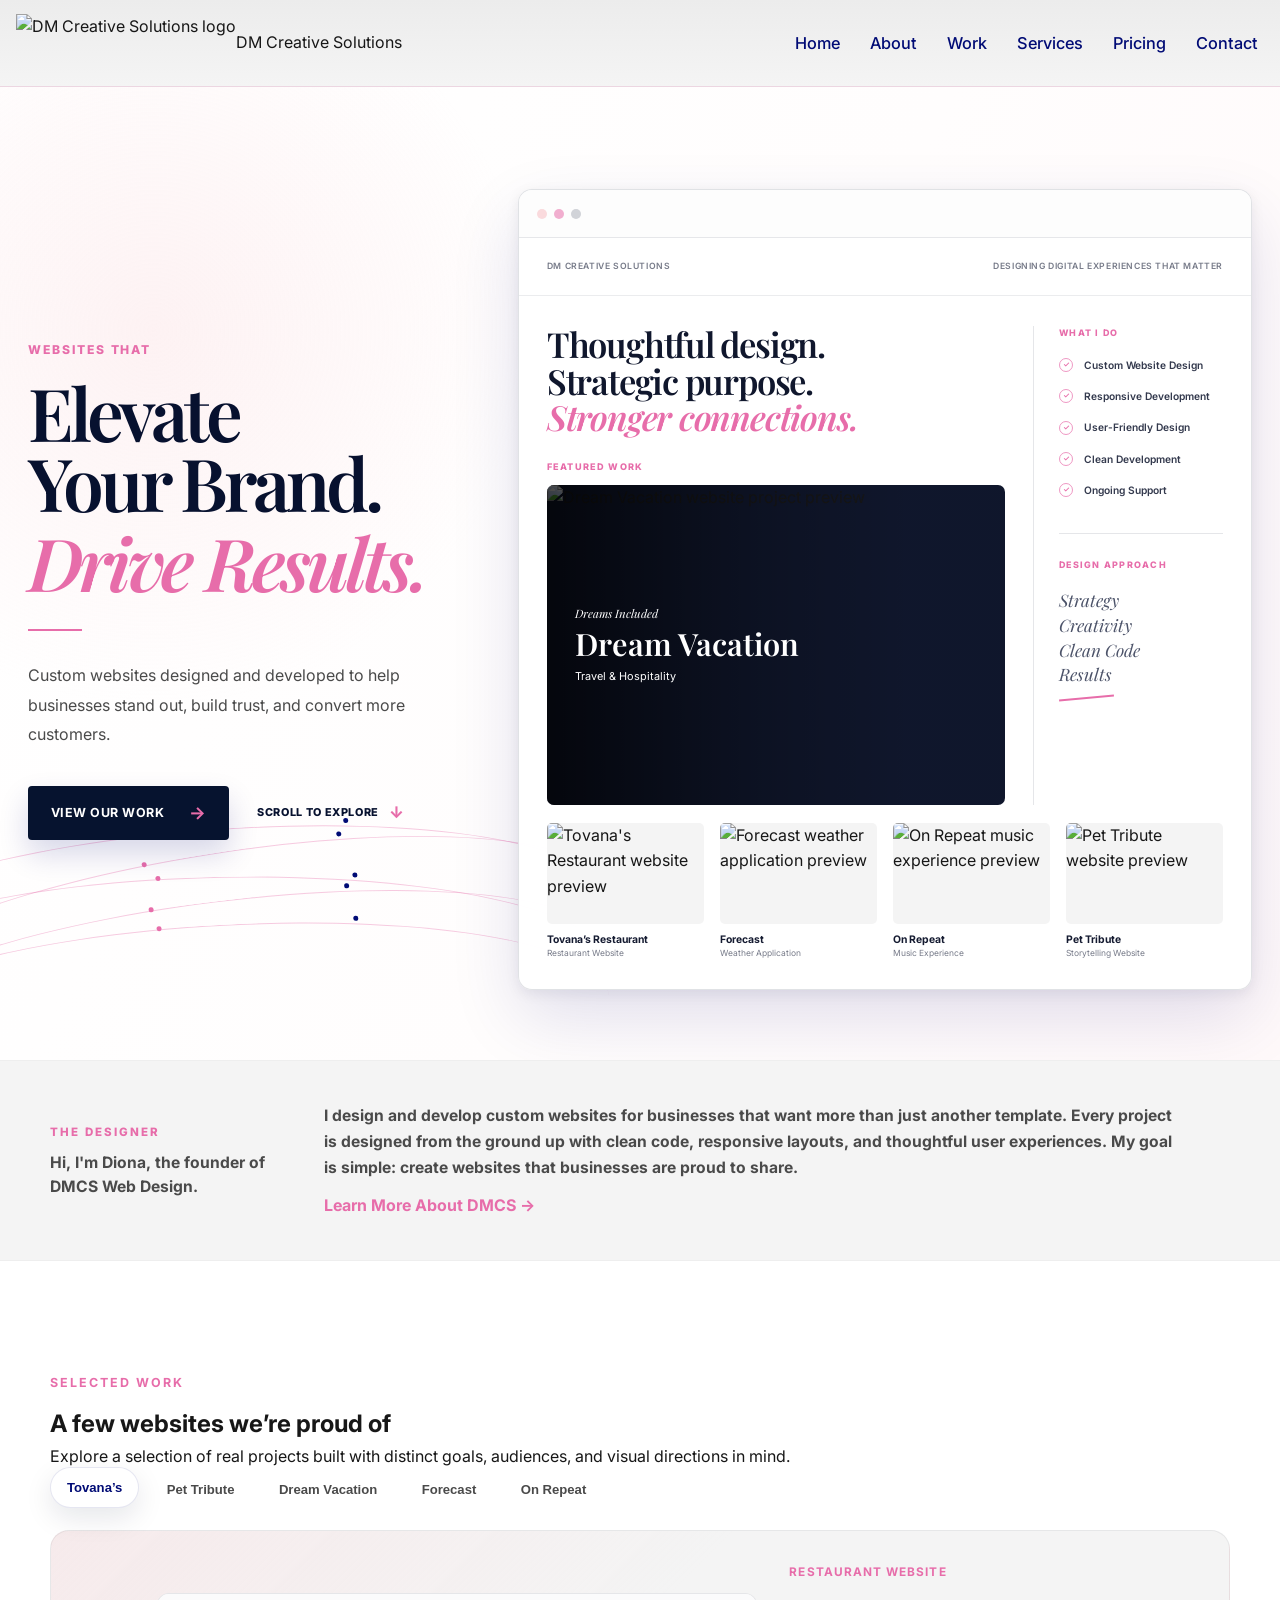
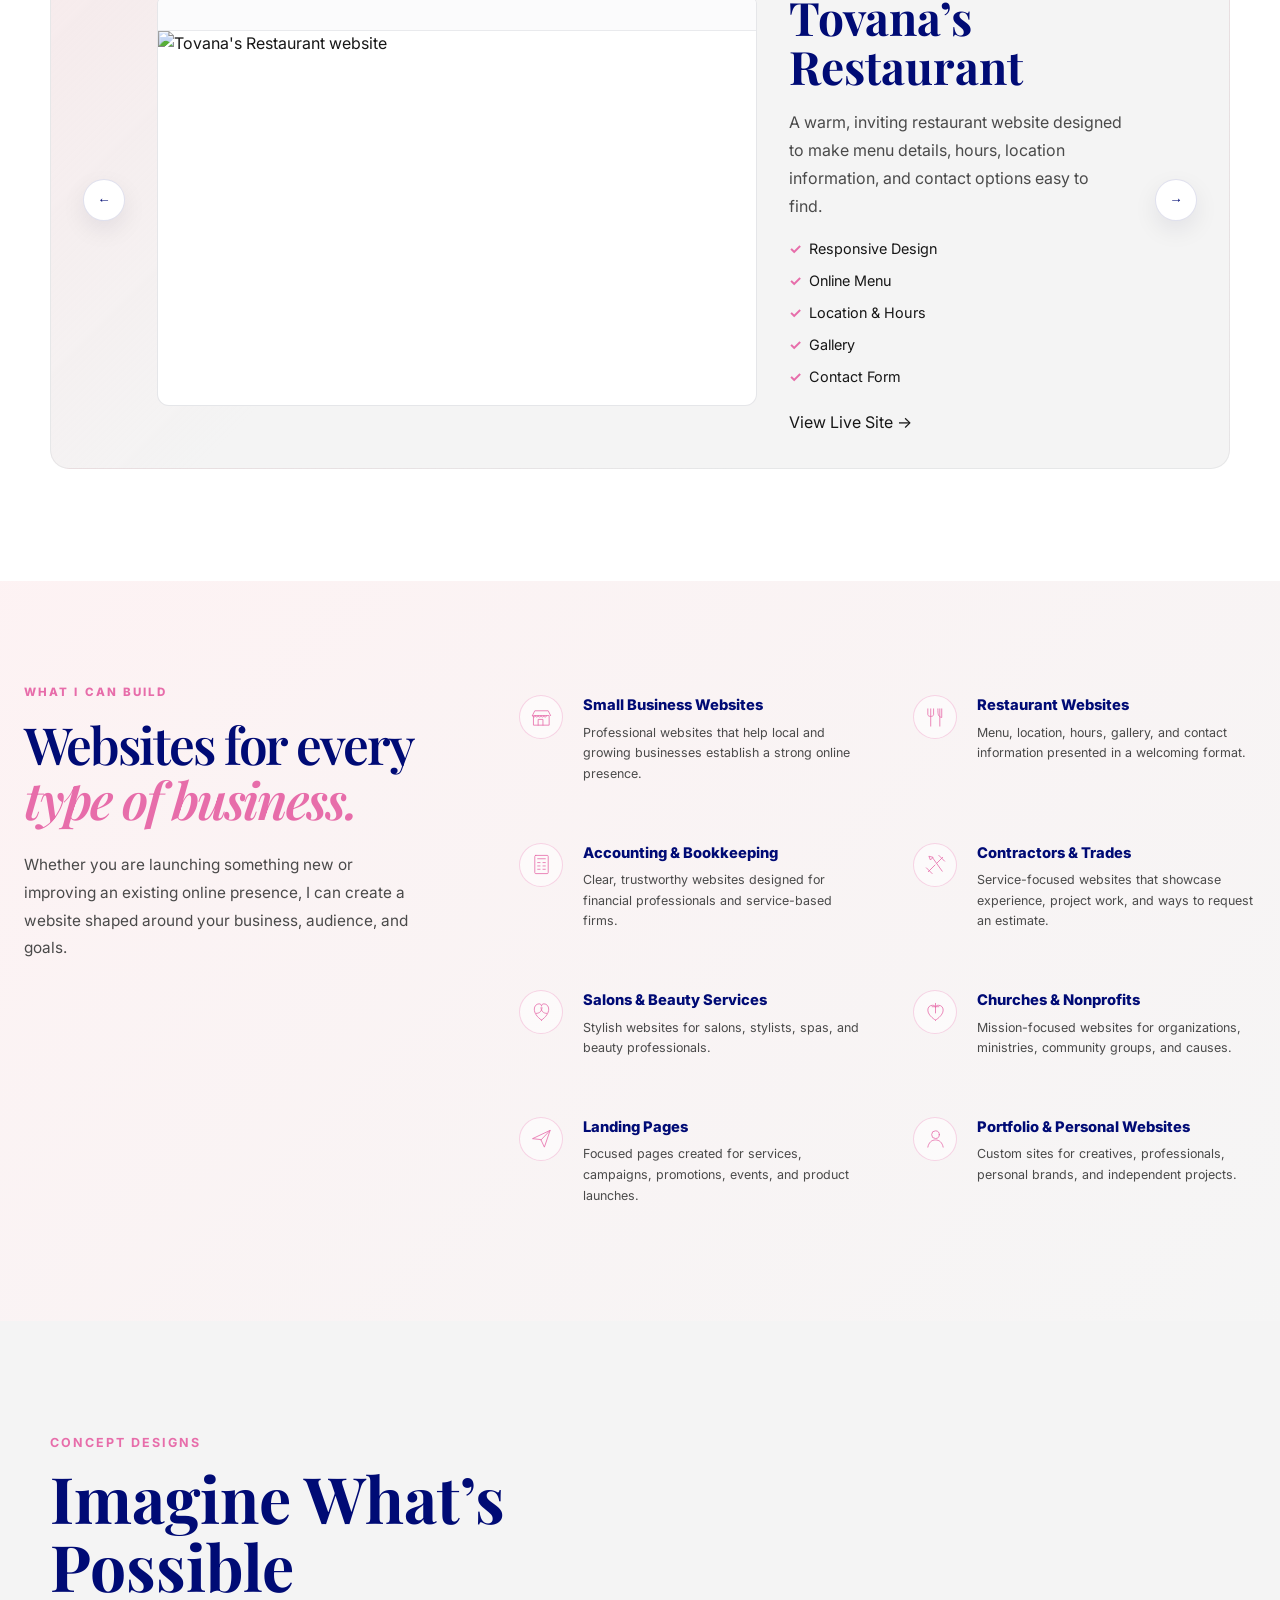
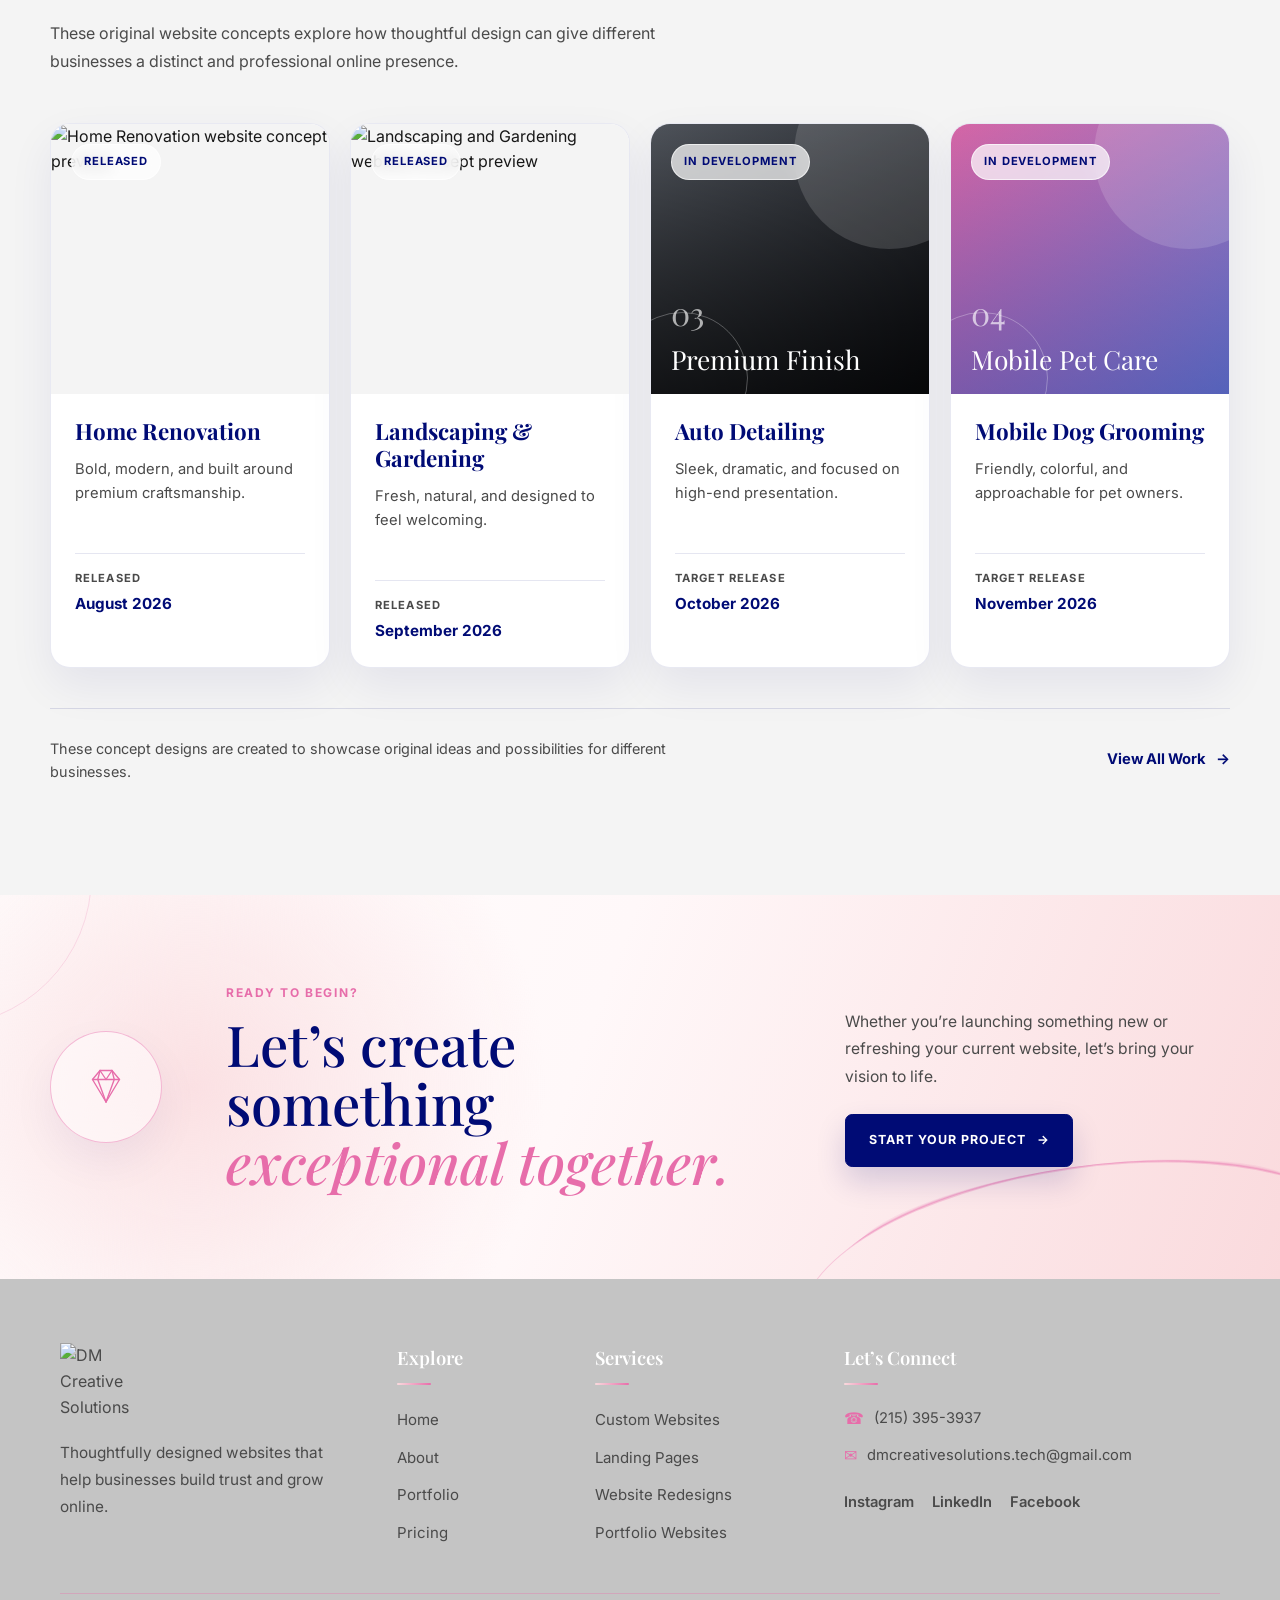
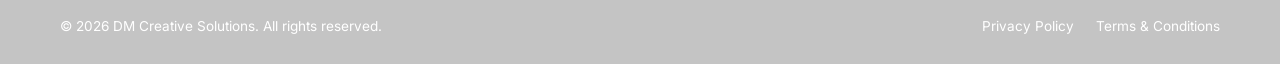
==== commit 347a2258: "Add files via upload" ====
--- a/index.html
+++ b/index.html
@@ -448,14 +448,13 @@
         		</div>
 
         		<div class="concept-grid">
-        			<article class="concept-card concept-card--renovation">
+
+        			<!-- HOME RENOVATION -->
+        			<article class="concept-card concept-card--renovation concept-card--released">
         				<div class="concept-card__visual">
-        					<span class="concept-card__status">In Development</span>
-
-        					<div class="concept-card__placeholder">
-        						<span class="concept-card__number">01</span>
-        						<p>Modern Remodel</p>
-        					</div>
+        					<img src="https://i.postimg.cc/rw3dpts0/Northridge-Home-Renovation.png" alt="Home Renovation website concept preview" class="concept-card__image">
+
+        					<span class="concept-card__status">Released</span>
         				</div>
 
         				<div class="concept-card__content">
@@ -463,20 +462,19 @@
         					<p>Bold, modern, and built around premium craftsmanship.</p>
 
         					<div class="concept-card__release">
-        						<span>Target Release</span>
+        						<span>Released</span>
         						<strong>August 2026</strong>
         					</div>
         				</div>
         			</article>
 
-        			<article class="concept-card concept-card--landscaping">
+
+        			<!-- LANDSCAPING -->
+        			<article class="concept-card concept-card--landscaping concept-card--released">
         				<div class="concept-card__visual">
-        					<span class="concept-card__status">In Development</span>
-
-        					<div class="concept-card__placeholder">
-        						<span class="concept-card__number">02</span>
-        						<p>Outdoor Living</p>
-        					</div>
+        					<img src="https://i.postimg.cc/7Lh57Pqf/d66b7173-49d8-404e-a9b2-35905e174f42.png" alt="Landscaping and Gardening website concept preview" class="concept-card__image">
+
+        					<span class="concept-card__status">Released</span>
         				</div>
 
         				<div class="concept-card__content">
@@ -484,67 +482,73 @@
         					<p>Fresh, natural, and designed to feel welcoming.</p>
 
         					<div class="concept-card__release">
-        						<span>Target Release</span>
+        						<span>Released</span>
         						<strong>September 2026</strong>
         					</div>
         				</div>
         			</article>
 
-        			<article class="concept-card concept-card--detailing">
-        				<div class="concept-card__visual">
-        					<span class="concept-card__status">In Development</span>
-
-        					<div class="concept-card__placeholder">
-        						<span class="concept-card__number">03</span>
-        						<p>Premium Finish</p>
-        					</div>
-        				</div>
-
-        				<div class="concept-card__content">
-        					<h3>Auto Detailing</h3>
-        					<p>Sleek, dramatic, and focused on high-end presentation.</p>
-
-        					<div class="concept-card__release">
-        						<span>Target Release</span>
-        						<strong>October 2026</strong>
-        					</div>
-        				</div>
-        			</article>
-
-        			<article class="concept-card concept-card--grooming">
-        				<div class="concept-card__visual">
-        					<span class="concept-card__status">In Development</span>
-
-        					<div class="concept-card__placeholder">
-        						<span class="concept-card__number">04</span>
-        						<p>Mobile Pet Care</p>
-        					</div>
-        				</div>
-
-        				<div class="concept-card__content">
-        					<h3>Mobile Dog Grooming</h3>
-        					<p>Friendly, colorful, and approachable for pet owners.</p>
-
-        					<div class="concept-card__release">
-        						<span>Target Release</span>
-        						<strong>November 2026</strong>
-        					</div>
-        				</div>
-        			</article>
-        		</div>
-
-        		<div class="concept-designs__footer">
-        			<p>
-        				These concept designs are created to showcase original ideas and possibilities for different businesses.
-        			</p>
-
-        			<a href="#" class="concept-designs__link">
-        				View All Work
-        				<span aria-hidden="true">→</span>
-        			</a>
-        		</div>
-        	</div>
-        </section>
+
+            <!-- AUTO DETAILING -->
+            <article class="concept-card concept-card--detailing">
+                <div class="concept-card__visual">
+                    <span class="concept-card__status">In Development</span>
+
+                    <div class="concept-card__placeholder">
+                        <span class="concept-card__number">03</span>
+                        <p>Premium Finish</p>
+                    </div>
+                </div>
+
+                <div class="concept-card__content">
+                    <h3>Auto Detailing</h3>
+                    <p>Sleek, dramatic, and focused on high-end presentation.</p>
+
+                    <div class="concept-card__release">
+                        <span>Target Release</span>
+                        <strong>October 2026</strong>
+                    </div>
+                </div>
+            </article>
+
+
+            <!-- MOBILE DOG GROOMING -->
+            <article class="concept-card concept-card--grooming">
+                <div class="concept-card__visual">
+                    <span class="concept-card__status">In Development</span>
+
+                    <div class="concept-card__placeholder">
+                        <span class="concept-card__number">04</span>
+                        <p>Mobile Pet Care</p>
+                    </div>
+                </div>
+
+                <div class="concept-card__content">
+                    <h3>Mobile Dog Grooming</h3>
+                    <p>Friendly, colorful, and approachable for pet owners.</p>
+
+                    <div class="concept-card__release">
+                        <span>Target Release</span>
+                        <strong>November 2026</strong>
+                    </div>
+                </div>
+            </article>
+
+        </div>
+
+        <div class="concept-designs__footer">
+            <p>
+                These concept designs are created to showcase original ideas and possibilities for different businesses.
+            </p>
+
+            <a href="work.html" class="concept-designs__link">
+                View All Work
+                <span aria-hidden="true">→</span>
+            </a>
+        </div>
+
+    </div>
+</section>
 
         <!-- CONTACT -->
         <section class="project-cta" id="contact">
@@ -657,7 +661,10 @@
     	</div>
 
     	<div class="footer-bottom">
-    		<p>&copy; 2026 DM Creative Solutions. All rights reserved.</p>
+    		<p>
+    			&copy; <span id="current-year"></span>
+    			DM Creative Solutions. All rights reserved.
+    		</p>
 
     		<div class="footer-legal">
     			<a href="#">Privacy Policy</a>
--- a/index.css
+++ b/index.css
@@ -1917,7 +1917,7 @@
     z-index: 2;
     display: inline-flex;
     padding: 0.5rem 0.75rem;
-    background: rgba(255, 255, 255, 0.88);
+    background: rgba(255, 255, 255, 0.72);
     color: var(--navy);
     border: 1px solid rgba(255, 255, 255, 0.65);
     border-radius: 999px;
@@ -2080,6 +2080,34 @@
     outline: 3px solid var(--blush);
     outline-offset: 5px;
     border-radius: 0.25rem;
+}
+
+/* ===== RELEASED CONCEPT CARDS ===== */
+
+.concept-card--released .concept-card__visual {
+    padding: 0;
+    background: var(--gray);
+}
+
+.concept-card--released .concept-card__visual::before,
+.concept-card--released .concept-card__visual::after {
+    display: none;
+}
+
+.concept-card--released .concept-card__image {
+    position: absolute;
+    inset: 0;
+    width: 100%;
+    height: 100%;
+    object-fit: contain;
+    object-position: center;
+}
+
+.concept-card--released .concept-card__status {
+    position: absolute;
+    top: 1.25rem;
+    left: 1.25rem;
+    z-index: 2;
 }
 
 /* =========================
